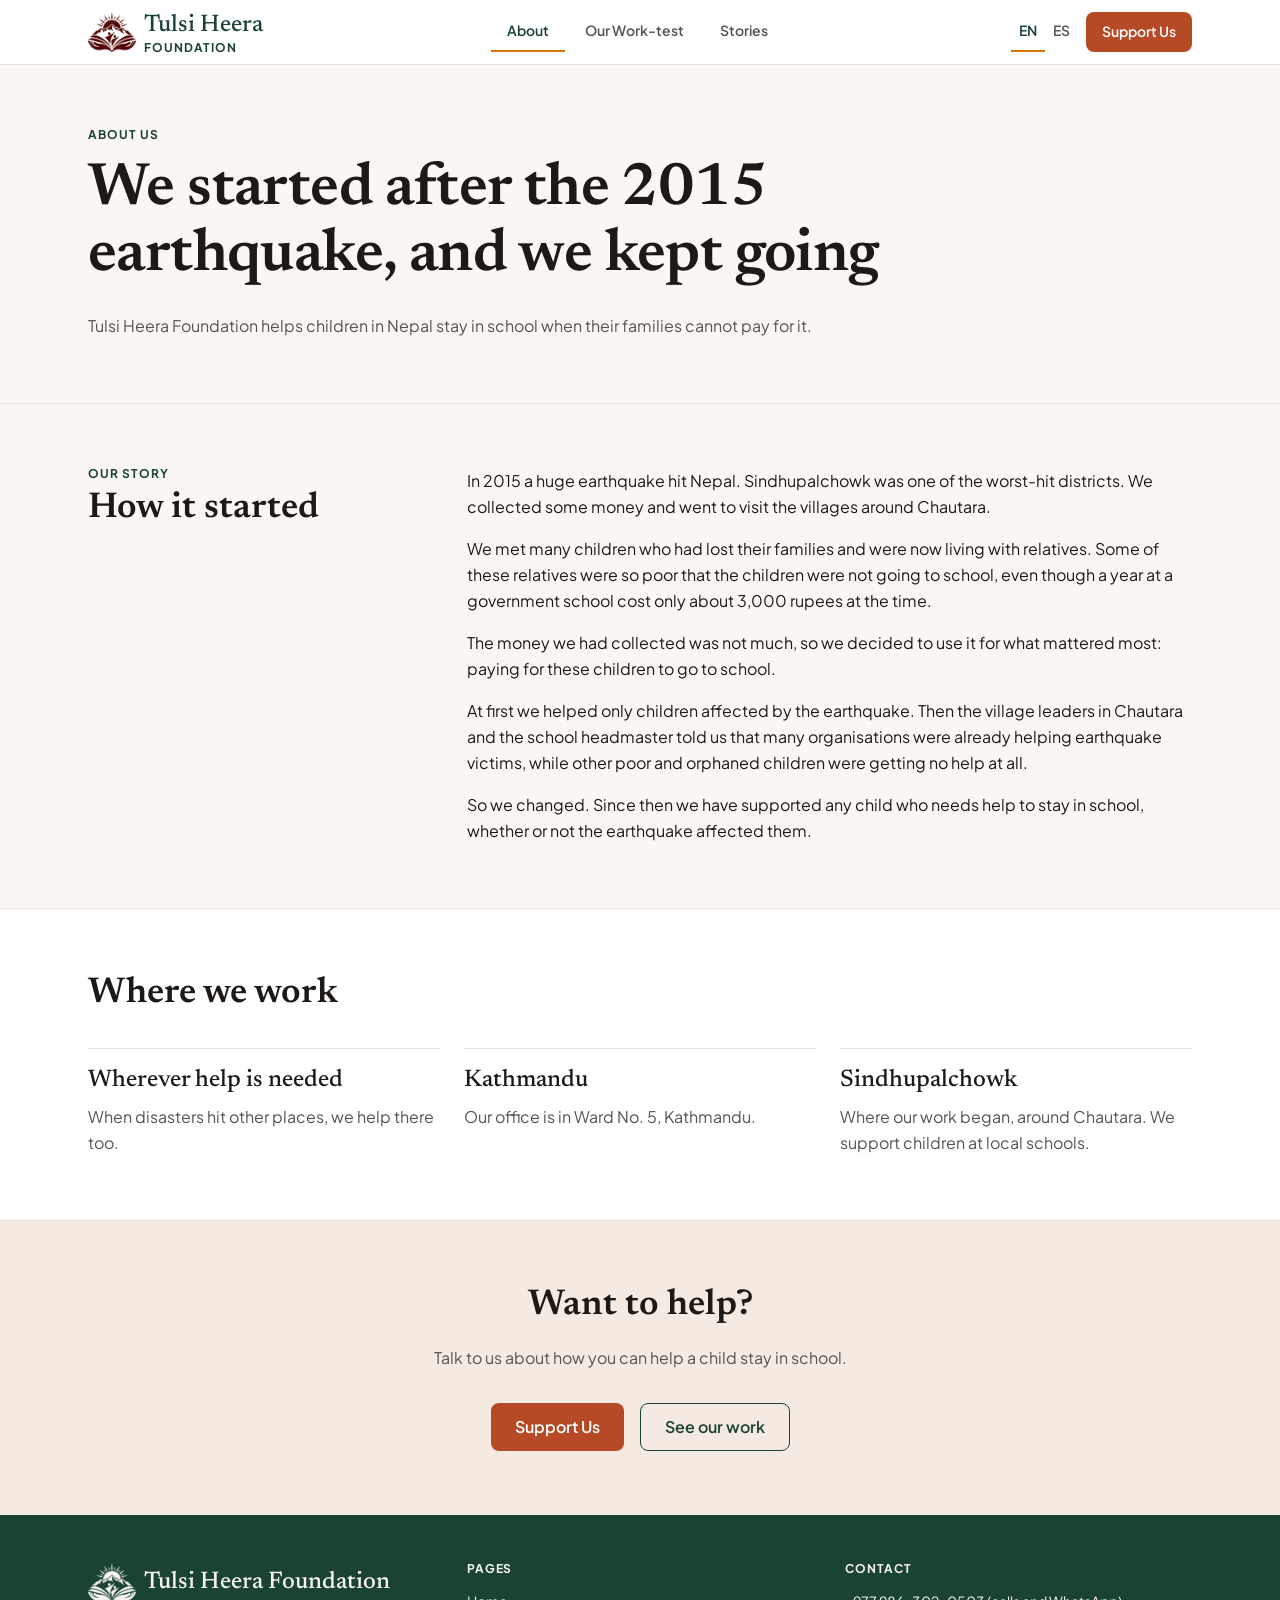
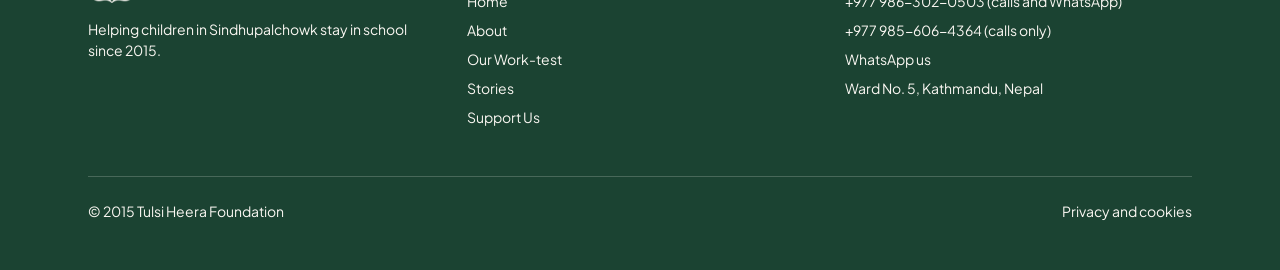
==== about/index.html @ 6439db3e "PIPELINE - deploying build static web site" ====
<!DOCTYPE html><html  lang="en-US"><head><meta charset="utf-8"><meta name="viewport" content="width=device-width, initial-scale=1"><title>About · Tulsi Heera Foundation</title><link rel="stylesheet" href="/_nuxt/entry.vpAJERbC.css" crossorigin><link rel="preload" as="fetch" crossorigin="anonymous" href="/about/_payload.json?053481af-0fac-4be2-a866-f4e759cef2db"><link rel="modulepreload" as="script" crossorigin href="/_nuxt/_tep0EXn.js"><link rel="modulepreload" as="script" crossorigin href="/_nuxt/sDF60CU7.js"><link rel="modulepreload" as="script" crossorigin href="/_nuxt/DlDV63W8.js"><link rel="modulepreload" as="script" crossorigin href="/_nuxt/D-j-aqwn.js"><link rel="modulepreload" as="script" crossorigin href="/_nuxt/BsBcExh1.js"><link rel="modulepreload" as="script" crossorigin href="/_nuxt/LQ_xdUZp.js"><link rel="modulepreload" as="script" crossorigin href="/_nuxt/BOg1gVNI.js"><script type="module" src="/_nuxt/_tep0EXn.js" crossorigin></script><meta name="theme-color" content="#1b4332"><link rel="icon" type="image/png" href="/favicon.png"><link rel="apple-touch-icon" href="/apple-touch-icon.png"><link id="i18n-xd" rel="alternate" href="https://tulsiheerafoundation.com/about" hreflang="x-default"><link id="i18n-alt-en" rel="alternate" href="https://tulsiheerafoundation.com/about" hreflang="en"><link id="i18n-alt-en-US" rel="alternate" href="https://tulsiheerafoundation.com/about" hreflang="en-US"><link id="i18n-alt-es" rel="alternate" href="https://tulsiheerafoundation.com/es/about" hreflang="es"><link id="i18n-alt-es-ES" rel="alternate" href="https://tulsiheerafoundation.com/es/about" hreflang="es-ES"><link id="i18n-can" rel="canonical" href="https://tulsiheerafoundation.com/about"><meta id="i18n-og-url" property="og:url" content="https://tulsiheerafoundation.com/about"><meta id="i18n-og" property="og:locale" content="en_US"><meta id="i18n-og-alt-es-ES" property="og:locale:alternate" content="es_ES"><meta name="description" content="How the Tulsi Heera Foundation started after the 2015 Nepal earthquake, and why we now help any child who needs support to stay in school."><meta property="og:title" content="About · Tulsi Heera Foundation"><meta property="og:description" content="How the Tulsi Heera Foundation started after the 2015 Nepal earthquake, and why we now help any child who needs support to stay in school."><meta property="og:type" content="website"><meta property="og:site_name" content="Tulsi Heera Foundation"><meta property="og:image" content="https://tulsiheerafoundation.com/og-image.jpg"><meta property="og:image:width" content="1200"><meta property="og:image:height" content="630"><meta property="og:image:alt" content="Tulsi Heera Foundation logo"><meta name="twitter:card" content="summary_large_image"></head><body><div id="__nuxt"><!--[--><div></div><div class="flex min-h-dvh flex-col"><a href="#main" class="sr-only focus:not-sr-only focus:fixed focus:left-4 focus:top-4 focus:z-50 focus:rounded-lg focus:bg-surface-card focus:px-4 focus:py-2 focus:text-sm focus:font-semibold focus:text-brand-pine">Skip to main content</a><header class="sticky top-0 z-40 border-b bg-surface-card"><div class="mx-auto flex h-16 max-w-6xl items-center justify-between gap-2 px-4 sm:px-6"><a href="/" class="flex min-w-0 items-center gap-2 rounded-lg" aria-label="Tulsi Heera Foundation, home page"><img src="/logo-emblem.png" alt width="48" height="40" class="h-10 w-12 shrink-0"><span class="flex flex-col"><span class="type-subheading text-brand-pine">Tulsi Heera</span><span class="type-label text-brand-pine">Foundation</span></span></a><nav aria-label="Main" class="hidden items-center gap-1 md:flex"><!--[--><a aria-current="page" href="/about" class="!border-brand-saffron !text-brand-pine router-link-exact-active flex h-10 items-center border-b-2 border-transparent px-3 text-sm font-semibold text-content-secondary transition-colors hover:text-brand-pine lg:px-4">About</a><a href="/our-work" class="flex h-10 items-center border-b-2 border-transparent px-3 text-sm font-semibold text-content-secondary transition-colors hover:text-brand-pine lg:px-4">Our Work-test</a><a href="/stories" class="flex h-10 items-center border-b-2 border-transparent px-3 text-sm font-semibold text-content-secondary transition-colors hover:text-brand-pine lg:px-4">Stories</a><!--]--></nav><div class="flex shrink-0 items-center gap-2"><ul aria-label="Language" class="hidden items-center md:flex"><!--[--><li><a aria-current="true" href="/about" class="router-link-active router-link-exact-active flex h-10 items-center border-b-2 px-2 text-sm font-semibold transition-colors border-brand-saffron text-brand-pine" hreflang="en"><span class="sr-only" lang="en">English</span><span aria-hidden="true">EN</span></a></li><li><a href="/es/about" class="flex h-10 items-center border-b-2 px-2 text-sm font-semibold transition-colors border-transparent text-content-secondary hover:text-brand-pine" hreflang="es"><span class="sr-only" lang="es">Español</span><span aria-hidden="true">ES</span></a></li><!--]--></ul><a href="/support-us" class="inline-flex shrink-0 items-center justify-center gap-2 whitespace-nowrap rounded-lg font-semibold transition-colors h-10 px-4 text-sm bg-brand-give text-white hover:bg-brand-give-hover"><!--[-->Support Us<!--]--></a><button type="button" class="flex h-10 w-10 items-center justify-center rounded-lg text-brand-pine transition-colors hover:bg-brand-pine-subtle md:hidden" aria-label="Open menu" aria-expanded="false" aria-controls="mobile-menu"><svg xmlns="http://www.w3.org/2000/svg" width="24" height="24" viewBox="0 0 24 24" fill="none" stroke="currentColor" stroke-width="2" stroke-linecap="round" stroke-linejoin="round" aria-hidden="true" class="lucide lucide-menu-icon lucide-menu"><path d="M4 5h16"></path><path d="M4 12h16"></path><path d="M4 19h16"></path></svg></button></div></div><nav id="mobile-menu" aria-label="Main" class="border-t md:hidden" style="display:none;"><ul class="mx-auto flex max-w-6xl flex-col px-4 py-2 sm:px-6"><!--[--><li><a aria-current="page" href="/about" class="!border-brand-saffron bg-brand-pine-subtle !text-brand-pine router-link-exact-active flex h-12 items-center rounded-lg border-l-2 border-transparent px-2 text-base font-semibold text-content-primary transition-colors hover:bg-brand-pine-subtle">About</a></li><li><a href="/our-work" class="flex h-12 items-center rounded-lg border-l-2 border-transparent px-2 text-base font-semibold text-content-primary transition-colors hover:bg-brand-pine-subtle">Our Work-test</a></li><li><a href="/stories" class="flex h-12 items-center rounded-lg border-l-2 border-transparent px-2 text-base font-semibold text-content-primary transition-colors hover:bg-brand-pine-subtle">Stories</a></li><!--]--></ul><div class="mx-auto flex max-w-6xl items-center gap-2 border-t px-4 py-2 sm:px-6"><p id="mobile-language-label" class="type-label px-2 text-content-muted">Language</p><ul aria-labelledby="mobile-language-label" class="flex gap-1"><!--[--><li><a aria-current="true" href="/about" class="router-link-active router-link-exact-active flex h-12 items-center rounded-lg px-3 text-base font-semibold transition-colors hover:bg-brand-pine-subtle bg-brand-pine-subtle text-brand-pine" lang="en" hreflang="en">English</a></li><li><a href="/es/about" class="flex h-12 items-center rounded-lg px-3 text-base font-semibold transition-colors hover:bg-brand-pine-subtle text-content-primary" lang="es" hreflang="es">Español</a></li><!--]--></ul></div></nav></header><main id="main" tabindex="-1" class="flex-1 focus:outline-none"><!--[--><div><section class="border-b py-12 lg:py-16"><div class="mx-auto max-w-6xl px-4 sm:px-6"><p class="type-label text-brand-pine">About us</p><h1 class="type-display mt-4 max-w-4xl">We started after the 2015 earthquake, and we kept going</h1><p class="type-body mt-6 max-w-prose text-content-secondary">Tulsi Heera Foundation helps children in Nepal stay in school when their families cannot pay for it.</p></div></section><section class="py-12 lg:py-16"><div class="mx-auto grid max-w-6xl gap-8 px-4 sm:px-6 lg:grid-cols-3"><div class=""><p class="type-label text-brand-pine">Our story</p><h2 class="type-heading mt-2">How it started</h2><!----></div><div class="flex max-w-prose flex-col gap-4 lg:col-span-2"><!--[--><p class="type-body">In 2015 a huge earthquake hit Nepal. Sindhupalchowk was one of the worst-hit districts. We collected some money and went to visit the villages around Chautara.</p><p class="type-body">We met many children who had lost their families and were now living with relatives. Some of these relatives were so poor that the children were not going to school, even though a year at a government school cost only about 3,000 rupees at the time.</p><p class="type-body">The money we had collected was not much, so we decided to use it for what mattered most: paying for these children to go to school.</p><p class="type-body">At first we helped only children affected by the earthquake. Then the village leaders in Chautara and the school headmaster told us that many organisations were already helping earthquake victims, while other poor and orphaned children were getting no help at all.</p><p class="type-body">So we changed. Since then we have supported any child who needs help to stay in school, whether or not the earthquake affected them.</p><!--]--></div></div></section><section class="border-y bg-surface-card py-12 lg:py-16"><div class="mx-auto max-w-6xl px-4 sm:px-6"><div class=""><!----><h2 class="type-heading">Where we work</h2><!----></div><ul class="mt-8 grid gap-6 sm:grid-cols-3"><!--[--><li class="border-t pt-4"><h3 class="type-subheading">Wherever help is needed</h3><p class="type-body mt-2 text-content-secondary">When disasters hit other places, we help there too.</p></li><li class="border-t pt-4"><h3 class="type-subheading">Kathmandu</h3><p class="type-body mt-2 text-content-secondary">Our office is in Ward No. 5, Kathmandu.</p></li><li class="border-t pt-4"><h3 class="type-subheading">Sindhupalchowk</h3><p class="type-body mt-2 text-content-secondary">Where our work began, around Chautara. We support children at local schools.</p></li><!--]--></ul></div></section><section class="bg-brand-give-subtle py-12 lg:py-16"><div class="mx-auto max-w-6xl px-4 sm:px-6"><div class="mx-auto max-w-2xl text-center"><!----><h2 class="type-heading">Want to help?</h2><p class="type-body mt-4 max-w-prose text-content-secondary mx-auto">Talk to us about how you can help a child stay in school.</p></div><div class="mt-8"><!--[--><div class="flex flex-col gap-4 sm:flex-row sm:justify-center"><a href="/support-us" class="inline-flex shrink-0 items-center justify-center gap-2 whitespace-nowrap rounded-lg font-semibold transition-colors h-12 px-6 text-base bg-brand-give text-white hover:bg-brand-give-hover"><!--[-->Support Us<!--]--></a><a href="/our-work" class="inline-flex shrink-0 items-center justify-center gap-2 whitespace-nowrap rounded-lg font-semibold transition-colors h-12 px-6 text-base border border-brand-pine text-brand-pine hover:bg-brand-pine-subtle"><!--[-->See our work<!--]--></a></div><!--]--></div></div></section></div><!--]--></main><footer class="bg-brand-pine py-12 text-content-inverse"><div class="mx-auto grid max-w-6xl gap-8 px-4 sm:px-6 md:grid-cols-3"><div><div class="flex items-center gap-2"><img src="/logo-emblem-inverse.png" alt="" width="48" height="40" class="h-10 w-12"><p class="type-subheading">Tulsi Heera Foundation</p></div><p class="type-small mt-4 max-w-xs">Helping children in Sindhupalchowk stay in school since 2015.</p></div><nav aria-label="Pages"><h2 class="type-label">Pages</h2><ul class="type-small mt-4 flex flex-col gap-2"><!--[--><li><a href="/" class="rounded-lg underline-offset-4 hover:underline focus-visible:outline-brand-saffron">Home</a></li><li><a aria-current="page" href="/about" class="router-link-active router-link-exact-active rounded-lg underline-offset-4 hover:underline focus-visible:outline-brand-saffron">About</a></li><li><a href="/our-work" class="rounded-lg underline-offset-4 hover:underline focus-visible:outline-brand-saffron">Our Work-test</a></li><li><a href="/stories" class="rounded-lg underline-offset-4 hover:underline focus-visible:outline-brand-saffron">Stories</a></li><li><a href="/support-us" class="rounded-lg underline-offset-4 hover:underline focus-visible:outline-brand-saffron">Support Us</a></li><!--]--></ul></nav><div><h2 class="type-label">Contact</h2><ul class="type-small mt-4 flex flex-col gap-2"><li><a href="tel:+9779863020503" class="rounded-lg underline-offset-4 hover:underline focus-visible:outline-brand-saffron">+977 986-302-0503</a> (calls and WhatsApp) </li><li><a href="tel:+9779856064364" class="rounded-lg underline-offset-4 hover:underline focus-visible:outline-brand-saffron">+977 985-606-4364</a> (calls only) </li><li><a href="https://wa.me/9779863020503?text=Hello%2C%20I%20would%20like%20to%20support%20the%20Tulsi%20Heera%20Foundation." target="_blank" rel="noopener" class="rounded-lg underline-offset-4 hover:underline focus-visible:outline-brand-saffron">WhatsApp us</a></li><li>Ward No. 5, Kathmandu, Nepal</li></ul></div></div><div class="mx-auto mt-12 max-w-6xl px-4 sm:px-6"><div class="type-small flex flex-col items-start gap-2 border-t border-content-inverse/20 pt-6 sm:flex-row sm:justify-between"><p>© 2015 Tulsi Heera Foundation</p><a href="/privacy" class="rounded-lg underline-offset-4 hover:underline focus-visible:outline-brand-saffron">Privacy and cookies</a></div></div></footer></div><!--]--></div><div id="teleports"></div><script>window.__NUXT__={};window.__NUXT__.config={public:{siteUrl:"https://tulsiheerafoundation.com",i18n:{baseUrl:"https://tulsiheerafoundation.com",defaultLocale:"en",rootRedirect:"",redirectStatusCode:302,skipSettingLocaleOnNavigate:false,locales:[{code:"en",language:"en-US",name:"English"},{code:"es",language:"es-ES",name:"Español"}],detectBrowserLanguage:false,experimental:{localeDetector:"",typedPages:true,typedOptionsAndMessages:false,alternateLinkCanonicalQueries:true,devCache:false,cacheLifetime:"",stripMessagesPayload:false,preload:false,strictSeo:false,nitroContextDetection:true,httpCacheDuration:10},domainLocales:{en:{domain:""},es:{domain:""}}}},app:{baseURL:"/",buildId:"053481af-0fac-4be2-a866-f4e759cef2db",buildAssetsDir:"/_nuxt/",cdnURL:""}}</script><script type="application/json" data-nuxt-data="nuxt-app" data-ssr="true" id="__NUXT_DATA__" data-src="/about/_payload.json?053481af-0fac-4be2-a866-f4e759cef2db">[{"state":1,"once":10,"_errors":11,"serverRendered":6,"path":13,"prerenderedAt":14},["Reactive",2],{"$si18n:cached-locale-configs":3,"$si18n:resolved-locale":9},{"en":4,"es":7},{"fallbacks":5,"cacheable":6},[],true,{"fallbacks":8,"cacheable":6},[],"",["Set"],["ShallowReactive",12],{},"\u002Fabout",1794672144395]</script></body></html>
---- _nuxt/entry.vpAJERbC.css ----
@layer properties{@supports ((-webkit-hyphens:none) and (not (margin-trim:inline))) or ((-moz-orient:inline) and (not (color:rgb(from red r g b)))){*,::backdrop,:after,:before{--tw-border-style:solid;--tw-font-weight:initial;--tw-outline-style:solid}}}@layer theme{:host,:root{--spacing:.25rem;--container-xs:20rem;--container-md:28rem;--container-2xl:42rem;--container-4xl:56rem;--container-6xl:72rem;--text-sm:.875rem;--text-sm--line-height:1.42857;--text-base:1rem;--text-base--line-height:1.5;--font-weight-semibold:600;--radius-lg:.5rem;--radius-xl:.75rem;--aspect-video:16/9;--default-transition-duration:.15s;--default-transition-timing-function:cubic-bezier(.4,0,.2,1)}}@layer base{*,::backdrop,:after,:before{border:0 solid;box-sizing:border-box;margin:0;padding:0}::file-selector-button{border:0 solid;box-sizing:border-box;margin:0;padding:0}:host,html{-webkit-text-size-adjust:100%;font-family:var(--default-font-family,-apple-system,BlinkMacSystemFont,"Segoe UI",Roboto,"Helvetica Neue","Noto Sans",Arial,sans-serif,"Apple Color Emoji","Segoe UI Emoji","Segoe UI Symbol","Noto Color Emoji");font-feature-settings:var(--default-font-feature-settings,normal);font-variation-settings:var(--default-font-variation-settings,normal);line-height:1.5;-moz-tab-size:4;-o-tab-size:4;tab-size:4;-webkit-tap-highlight-color:transparent}hr{border-top-width:1px;color:inherit;height:0}abbr:where([title]){-webkit-text-decoration:underline dotted;text-decoration:underline dotted}h1,h2,h3,h4,h5,h6{font-size:inherit;font-weight:inherit}a{color:inherit;-webkit-text-decoration:inherit;text-decoration:inherit}b,strong{font-weight:bolder}code,kbd,pre,samp{font-family:var(--default-mono-font-family,ui-monospace,SFMono-Regular,Menlo,Monaco,Consolas,"Liberation Mono","Courier New",monospace);font-feature-settings:var(--default-mono-font-feature-settings,normal);font-size:1em;font-variation-settings:var(--default-mono-font-variation-settings,normal)}small{font-size:80%}sub,sup{font-size:75%;line-height:0;position:relative;vertical-align:baseline}sub{bottom:-.25em}sup{top:-.5em}table{border-collapse:collapse;border-color:inherit;text-indent:0}:-moz-focusring:where(:not(iframe)){outline:auto}progress{vertical-align:baseline}summary{display:list-item}menu,ol,ul{list-style:none}audio,canvas,embed,iframe,img,object,svg,video{display:block;vertical-align:middle}img,video{height:auto;max-width:100%}button,input,optgroup,select,textarea{background-color:#0000;border-radius:0;color:inherit;font:inherit;font-feature-settings:inherit;font-variation-settings:inherit;letter-spacing:inherit;opacity:1}::file-selector-button{background-color:#0000;border-radius:0;color:inherit;font:inherit;font-feature-settings:inherit;font-variation-settings:inherit;letter-spacing:inherit;opacity:1}:where(select:is([multiple],[size])) optgroup{font-weight:bolder}:where(select:is([multiple],[size])) optgroup option{padding-inline-start:20px}::file-selector-button{margin-inline-end:4px}::-moz-placeholder{opacity:1}::placeholder{opacity:1}@supports (not (-webkit-appearance:-apple-pay-button)) or (contain-intrinsic-size:1px){::-moz-placeholder{color:currentColor}::placeholder{color:currentColor}@supports (color:color-mix(in lab,red,red)){::-moz-placeholder{color:color-mix(in oklab,currentcolor 50%,transparent)}::placeholder{color:color-mix(in oklab,currentcolor 50%,transparent)}}}textarea{resize:vertical}::-webkit-search-decoration{-webkit-appearance:none}::-webkit-date-and-time-value{min-height:1lh;text-align:inherit}::-webkit-datetime-edit{display:inline-flex}::-webkit-datetime-edit-fields-wrapper{padding:0}::-webkit-datetime-edit,::-webkit-datetime-edit-year-field{padding-block:0}::-webkit-datetime-edit-day-field,::-webkit-datetime-edit-month-field{padding-block:0}::-webkit-datetime-edit-hour-field,::-webkit-datetime-edit-minute-field{padding-block:0}::-webkit-datetime-edit-millisecond-field,::-webkit-datetime-edit-second-field{padding-block:0}::-webkit-datetime-edit-meridiem-field{padding-block:0}::-webkit-calendar-picker-indicator{line-height:1}:-moz-ui-invalid{box-shadow:none}button,input:where([type=button],[type=reset],[type=submit]){-webkit-appearance:button;-moz-appearance:button;appearance:button}::file-selector-button{-webkit-appearance:button;-moz-appearance:button;appearance:button}::-webkit-inner-spin-button,::-webkit-outer-spin-button{height:auto}[hidden]:where(:not([hidden=until-found])){display:none!important}*,:after,:before{border-color:var(--border)}html{background-color:var(--cream);color:var(--ink);font-family:var(--body-family);-webkit-font-smoothing:antialiased}body{font-size:1rem;line-height:1.625;min-height:100dvh}h1,h2,h3,h4{font-family:var(--heading-family);text-wrap:balance}:focus-visible{outline:2px solid var(--pine);outline-offset:2px}::-moz-selection{background-color:#b74a2614}::selection{background-color:#b74a2614}@media(prefers-reduced-motion:reduce){*,:after,:before{animation-duration:.01ms!important;scroll-behavior:auto!important;transition-duration:.01ms!important}}}@layer components;@layer utilities{.sr-only{border-width:0;clip-path:inset(50%);height:1px;margin:-1px;overflow:hidden;padding:0;white-space:nowrap;width:1px}.absolute,.sr-only{position:absolute}.sticky{position:sticky}.top-0{top:0}.z-40{z-index:40}.mx-auto{margin-inline:auto}.mt-1{margin-top:var(--spacing)}.mt-2{margin-top:calc(var(--spacing)*2)}.mt-4{margin-top:calc(var(--spacing)*4)}.mt-6{margin-top:calc(var(--spacing)*6)}.mt-8{margin-top:calc(var(--spacing)*8)}.mt-12{margin-top:calc(var(--spacing)*12)}.flex{display:flex}.grid{display:grid}.hidden{display:none}.inline-block{display:inline-block}.inline-flex{display:inline-flex}.aspect-4\/3{aspect-ratio:4/3}.aspect-video{aspect-ratio:var(--aspect-video)}.h-10{height:calc(var(--spacing)*10)}.h-12{height:calc(var(--spacing)*12)}.h-16{height:calc(var(--spacing)*16)}.h-24{height:calc(var(--spacing)*24)}.min-h-dvh{min-height:100dvh}.w-10{width:calc(var(--spacing)*10)}.w-12{width:calc(var(--spacing)*12)}.w-24{width:calc(var(--spacing)*24)}.w-full{width:100%}.max-w-2xl{max-width:var(--container-2xl)}.max-w-4xl{max-width:var(--container-4xl)}.max-w-6xl{max-width:var(--container-6xl)}.max-w-md{max-width:var(--container-md)}.max-w-prose{max-width:65ch}.max-w-xs{max-width:var(--container-xs)}.min-w-0{min-width:0}.flex-1{flex:1}.shrink-0{flex-shrink:0}.scroll-mt-16{scroll-margin-top:calc(var(--spacing)*16)}.flex-col{flex-direction:column}.items-center{align-items:center}.items-start{align-items:flex-start}.justify-between{justify-content:space-between}.justify-center{justify-content:center}.gap-1{gap:var(--spacing)}.gap-2{gap:calc(var(--spacing)*2)}.gap-4{gap:calc(var(--spacing)*4)}.gap-6{gap:calc(var(--spacing)*6)}.gap-8{gap:calc(var(--spacing)*8)}.gap-12{gap:calc(var(--spacing)*12)}.gap-x-6{-moz-column-gap:calc(var(--spacing)*6);column-gap:calc(var(--spacing)*6)}.self-start{align-self:flex-start}.overflow-hidden{overflow:hidden}.rounded-lg{border-radius:var(--radius-lg)}.rounded-xl{border-radius:var(--radius-xl)}.border{border-style:var(--tw-border-style);border-width:1px}.border-y{border-block-style:var(--tw-border-style);border-block-width:1px}.border-t{border-top-style:var(--tw-border-style);border-top-width:1px}.border-b{border-bottom-style:var(--tw-border-style);border-bottom-width:1px}.border-b-2{border-bottom-style:var(--tw-border-style);border-bottom-width:2px}.border-l-2{border-left-style:var(--tw-border-style);border-left-width:2px}.border-l-4{border-left-style:var(--tw-border-style);border-left-width:4px}.\!border-brand-saffron{border-color:var(--saffron)!important}.border-brand-pine{border-color:var(--pine)}.border-brand-saffron{border-color:var(--saffron)}.border-content-inverse\/20{border-color:var(--cream)}@supports (color:color-mix(in lab,red,red)){.border-content-inverse\/20{border-color:color-mix(in oklab,var(--cream) 20%,transparent)}}.border-transparent{border-color:#0000}.bg-brand-give{background-color:var(--terracotta)}.bg-brand-give-subtle{background-color:#b74a2614}.bg-brand-pine{background-color:var(--pine)}.bg-brand-pine-subtle{background-color:#1b43320f}.bg-surface-card{background-color:var(--white)}.bg-surface-page{background-color:var(--cream)}.object-cover{-o-object-fit:cover;object-fit:cover}.object-center{-o-object-position:center;object-position:center}.p-6{padding:calc(var(--spacing)*6)}.px-2{padding-inline:calc(var(--spacing)*2)}.px-3{padding-inline:calc(var(--spacing)*3)}.px-4{padding-inline:calc(var(--spacing)*4)}.px-6{padding-inline:calc(var(--spacing)*6)}.py-2{padding-block:calc(var(--spacing)*2)}.py-4{padding-block:calc(var(--spacing)*4)}.py-12{padding-block:calc(var(--spacing)*12)}.pt-4{padding-top:calc(var(--spacing)*4)}.pt-6{padding-top:calc(var(--spacing)*6)}.pl-4{padding-left:calc(var(--spacing)*4)}.pl-6{padding-left:calc(var(--spacing)*6)}.text-center{text-align:center}.type-display{font-family:var(--heading-family);font-size:2.25rem;font-weight:600;letter-spacing:-.01em;line-height:1.1;text-wrap:balance}@media(min-width:48rem){.type-display{font-size:3rem}}@media(min-width:64rem){.type-display{font-size:3.75rem}}.type-label{font-family:var(--body-family);font-size:.75rem;font-weight:700;letter-spacing:.08em;line-height:1;text-transform:uppercase}.type-heading{font-family:var(--heading-family);font-size:1.875rem;font-weight:600;line-height:1.2;text-wrap:balance}@media(min-width:64rem){.type-heading{font-size:2.25rem}}.type-subheading{font-family:var(--heading-family);font-size:1.25rem;font-weight:500;line-height:1.3}@media(min-width:64rem){.type-subheading{font-size:1.5rem}}.type-body{font-size:1rem;line-height:1.625}.type-body,.type-small{font-family:var(--body-family);font-weight:400}.type-small{font-size:.875rem;line-height:1.5}.text-base{font-size:var(--text-base);line-height:var(--tw-leading,var(--text-base--line-height))}.text-sm{font-size:var(--text-sm);line-height:var(--tw-leading,var(--text-sm--line-height))}.font-semibold{--tw-font-weight:var(--font-weight-semibold);font-weight:var(--font-weight-semibold)}.whitespace-nowrap{white-space:nowrap}.\!text-brand-pine{color:var(--pine)!important}.text-brand-pine{color:var(--pine)}.text-brand-saffron{color:var(--saffron)}.text-content-inverse{color:var(--cream)}.text-content-muted{color:var(--ink-muted)}.text-content-primary{color:var(--ink)}.text-content-secondary{color:var(--ink-secondary)}.text-white{color:var(--white)}.underline{text-decoration-line:underline}.underline-offset-4{text-underline-offset:4px}.outline{outline-style:var(--tw-outline-style);outline-width:1px}.transition-colors{transition-duration:var(--tw-duration,var(--default-transition-duration));transition-property:color,background-color,border-color,outline-color,text-decoration-color,fill,stroke,--tw-gradient-from,--tw-gradient-via,--tw-gradient-to;transition-timing-function:var(--tw-ease,var(--default-transition-timing-function))}@media(hover:hover){.hover\:border-brand-pine:hover{border-color:var(--pine)}.hover\:bg-brand-give-hover:hover{background-color:var(--terracotta-dim)}.hover\:bg-brand-pine-subtle:hover{background-color:#1b43320f}.hover\:text-brand-pine:hover{color:var(--pine)}.hover\:text-brand-pine-hover:hover{color:var(--pine-dim)}.hover\:underline:hover{text-decoration-line:underline}}.focus\:not-sr-only:focus{clip-path:none;height:auto;margin:0;overflow:visible;padding:0;position:static;white-space:normal;width:auto}.focus\:fixed:focus{position:fixed}.focus\:top-4:focus{top:calc(var(--spacing)*4)}.focus\:left-4:focus{left:calc(var(--spacing)*4)}.focus\:z-50:focus{z-index:50}.focus\:rounded-lg:focus{border-radius:var(--radius-lg)}.focus\:bg-surface-card:focus{background-color:var(--white)}.focus\:px-4:focus{padding-inline:calc(var(--spacing)*4)}.focus\:py-2:focus{padding-block:calc(var(--spacing)*2)}.focus\:text-sm:focus{font-size:var(--text-sm);line-height:var(--tw-leading,var(--text-sm--line-height))}.focus\:font-semibold:focus{--tw-font-weight:var(--font-weight-semibold);font-weight:var(--font-weight-semibold)}.focus\:text-brand-pine:focus{color:var(--pine)}.focus\:outline-none:focus{--tw-outline-style:none;outline-style:none}.focus-visible\:outline-brand-saffron:focus-visible{outline-color:var(--saffron)}@media(min-width:40rem){.sm\:h-32{height:calc(var(--spacing)*32)}.sm\:w-32{width:calc(var(--spacing)*32)}.sm\:grid-cols-2{grid-template-columns:repeat(2,minmax(0,1fr))}.sm\:grid-cols-3{grid-template-columns:repeat(3,minmax(0,1fr))}.sm\:flex-row{flex-direction:row}.sm\:justify-between{justify-content:space-between}.sm\:justify-center{justify-content:center}.sm\:px-6{padding-inline:calc(var(--spacing)*6)}}@media(min-width:48rem){.md\:flex{display:flex}.md\:hidden{display:none}.md\:grid-cols-2{grid-template-columns:repeat(2,minmax(0,1fr))}.md\:grid-cols-3{grid-template-columns:repeat(3,minmax(0,1fr))}.md\:flex-row{flex-direction:row}.md\:items-end{align-items:flex-end}.md\:justify-between{justify-content:space-between}.md\:self-auto{align-self:auto}}@media(min-width:64rem){.lg\:col-span-2{grid-column:span 2/span 2}.lg\:block{display:block}.lg\:grid-cols-2{grid-template-columns:repeat(2,minmax(0,1fr))}.lg\:grid-cols-3{grid-template-columns:repeat(3,minmax(0,1fr))}.lg\:gap-8{gap:calc(var(--spacing)*8)}.lg\:p-8{padding:calc(var(--spacing)*8)}.lg\:px-4{padding-inline:calc(var(--spacing)*4)}.lg\:py-16{padding-block:calc(var(--spacing)*16)}}}:root{--terracotta:#b74a26;--terracotta-dim:#9a3d1f;--pine:#1b4332;--pine-dim:#143326;--saffron:#d97706;--cream:#faf7f2;--white:#fff;--border:#e7e1d8;--ink:#1c1917;--ink-secondary:#57534e;--ink-muted:#6f6862;--heading-family:"Newsreader",Georgia,"Times New Roman",serif;--body-family:"Plus Jakarta Sans",system-ui,-apple-system,"Segoe UI",Roboto,sans-serif}@property --tw-border-style{syntax:"*";inherits:false;initial-value:solid}@property --tw-font-weight{syntax:"*";inherits:false}@property --tw-outline-style{syntax:"*";inherits:false;initial-value:solid}@font-face{font-display:swap;font-family:Newsreader;font-style:normal;font-weight:500;src:url(./Newsreader-normal-500-vietnamese.Czsa-EzN.woff2) format("woff2");unicode-range:u+0102-0103,u+0110-0111,u+0128-0129,u+0168-0169,u+01a0-01a1,u+01af-01b0,u+0300-0301,u+0303-0304,u+0308-0309,u+0323,u+0329,u+1ea0-1ef9,u+20ab}@font-face{font-display:swap;font-family:Newsreader;font-style:normal;font-weight:500;src:url(./Newsreader-normal-500-latin-ext.C-3rgBeH.woff2) format("woff2");unicode-range:u+0100-02ba,u+02bd-02c5,u+02c7-02cc,u+02ce-02d7,u+02dd-02ff,u+0304,u+0308,u+0329,u+1d00-1dbf,u+1e00-1e9f,u+1ef2-1eff,u+2020,u+20a0-20ab,u+20ad-20c4,u+2113,u+2c60-2c7f,u+a720-a7ff}@font-face{font-display:swap;font-family:Newsreader;font-style:normal;font-weight:500;src:url(./Newsreader-normal-500-latin.CCVVNp6i.woff2) format("woff2");unicode-range:u+00??,u+0131,u+0152-0153,u+02bb-02bc,u+02c6,u+02da,u+02dc,u+0304,u+0308,u+0329,u+2000-206f,u+20ac,u+2122,u+2191,u+2193,u+2212,u+2215,u+feff,u+fffd}@font-face{font-display:swap;font-family:Newsreader;font-style:normal;font-weight:600;src:url(./Newsreader-normal-500-vietnamese.Czsa-EzN.woff2) format("woff2");unicode-range:u+0102-0103,u+0110-0111,u+0128-0129,u+0168-0169,u+01a0-01a1,u+01af-01b0,u+0300-0301,u+0303-0304,u+0308-0309,u+0323,u+0329,u+1ea0-1ef9,u+20ab}@font-face{font-display:swap;font-family:Newsreader;font-style:normal;font-weight:600;src:url(./Newsreader-normal-500-latin-ext.C-3rgBeH.woff2) format("woff2");unicode-range:u+0100-02ba,u+02bd-02c5,u+02c7-02cc,u+02ce-02d7,u+02dd-02ff,u+0304,u+0308,u+0329,u+1d00-1dbf,u+1e00-1e9f,u+1ef2-1eff,u+2020,u+20a0-20ab,u+20ad-20c4,u+2113,u+2c60-2c7f,u+a720-a7ff}@font-face{font-display:swap;font-family:Newsreader;font-style:normal;font-weight:600;src:url(./Newsreader-normal-500-latin.CCVVNp6i.woff2) format("woff2");unicode-range:u+00??,u+0131,u+0152-0153,u+02bb-02bc,u+02c6,u+02da,u+02dc,u+0304,u+0308,u+0329,u+2000-206f,u+20ac,u+2122,u+2191,u+2193,u+2212,u+2215,u+feff,u+fffd}@font-face{font-display:swap;font-family:Plus Jakarta Sans;font-style:normal;font-weight:400;src:url([data-uri]) format("woff2");unicode-range:u+0460-052f,u+1c80-1c8a,u+20b4,u+2de0-2dff,u+a640-a69f,u+fe2e-fe2f}@font-face{font-display:swap;font-family:Plus Jakarta Sans;font-style:normal;font-weight:400;src:url(./Plus_Jakarta_Sans-normal-400-vietnamese.qRpaaN48.woff2) format("woff2");unicode-range:u+0102-0103,u+0110-0111,u+0128-0129,u+0168-0169,u+01a0-01a1,u+01af-01b0,u+0300-0301,u+0303-0304,u+0308-0309,u+0323,u+0329,u+1ea0-1ef9,u+20ab}@font-face{font-display:swap;font-family:Plus Jakarta Sans;font-style:normal;font-weight:400;src:url(./Plus_Jakarta_Sans-normal-400-latin-ext.DmpS2jIq.woff2) format("woff2");unicode-range:u+0100-02ba,u+02bd-02c5,u+02c7-02cc,u+02ce-02d7,u+02dd-02ff,u+0304,u+0308,u+0329,u+1d00-1dbf,u+1e00-1e9f,u+1ef2-1eff,u+2020,u+20a0-20ab,u+20ad-20c4,u+2113,u+2c60-2c7f,u+a720-a7ff}@font-face{font-display:swap;font-family:Plus Jakarta Sans;font-style:normal;font-weight:400;src:url(./Plus_Jakarta_Sans-normal-400-latin.eXO_dkmS.woff2) format("woff2");unicode-range:u+00??,u+0131,u+0152-0153,u+02bb-02bc,u+02c6,u+02da,u+02dc,u+0304,u+0308,u+0329,u+2000-206f,u+20ac,u+2122,u+2191,u+2193,u+2212,u+2215,u+feff,u+fffd}@font-face{font-display:swap;font-family:Plus Jakarta Sans;font-style:normal;font-weight:600;src:url([data-uri]) format("woff2");unicode-range:u+0460-052f,u+1c80-1c8a,u+20b4,u+2de0-2dff,u+a640-a69f,u+fe2e-fe2f}@font-face{font-display:swap;font-family:Plus Jakarta Sans;font-style:normal;font-weight:600;src:url(./Plus_Jakarta_Sans-normal-400-vietnamese.qRpaaN48.woff2) format("woff2");unicode-range:u+0102-0103,u+0110-0111,u+0128-0129,u+0168-0169,u+01a0-01a1,u+01af-01b0,u+0300-0301,u+0303-0304,u+0308-0309,u+0323,u+0329,u+1ea0-1ef9,u+20ab}@font-face{font-display:swap;font-family:Plus Jakarta Sans;font-style:normal;font-weight:600;src:url(./Plus_Jakarta_Sans-normal-400-latin-ext.DmpS2jIq.woff2) format("woff2");unicode-range:u+0100-02ba,u+02bd-02c5,u+02c7-02cc,u+02ce-02d7,u+02dd-02ff,u+0304,u+0308,u+0329,u+1d00-1dbf,u+1e00-1e9f,u+1ef2-1eff,u+2020,u+20a0-20ab,u+20ad-20c4,u+2113,u+2c60-2c7f,u+a720-a7ff}@font-face{font-display:swap;font-family:Plus Jakarta Sans;font-style:normal;font-weight:600;src:url(./Plus_Jakarta_Sans-normal-400-latin.eXO_dkmS.woff2) format("woff2");unicode-range:u+00??,u+0131,u+0152-0153,u+02bb-02bc,u+02c6,u+02da,u+02dc,u+0304,u+0308,u+0329,u+2000-206f,u+20ac,u+2122,u+2191,u+2193,u+2212,u+2215,u+feff,u+fffd}@font-face{font-display:swap;font-family:Plus Jakarta Sans;font-style:normal;font-weight:700;src:url([data-uri]) format("woff2");unicode-range:u+0460-052f,u+1c80-1c8a,u+20b4,u+2de0-2dff,u+a640-a69f,u+fe2e-fe2f}@font-face{font-display:swap;font-family:Plus Jakarta Sans;font-style:normal;font-weight:700;src:url(./Plus_Jakarta_Sans-normal-400-vietnamese.qRpaaN48.woff2) format("woff2");unicode-range:u+0102-0103,u+0110-0111,u+0128-0129,u+0168-0169,u+01a0-01a1,u+01af-01b0,u+0300-0301,u+0303-0304,u+0308-0309,u+0323,u+0329,u+1ea0-1ef9,u+20ab}@font-face{font-display:swap;font-family:Plus Jakarta Sans;font-style:normal;font-weight:700;src:url(./Plus_Jakarta_Sans-normal-400-latin-ext.DmpS2jIq.woff2) format("woff2");unicode-range:u+0100-02ba,u+02bd-02c5,u+02c7-02cc,u+02ce-02d7,u+02dd-02ff,u+0304,u+0308,u+0329,u+1d00-1dbf,u+1e00-1e9f,u+1ef2-1eff,u+2020,u+20a0-20ab,u+20ad-20c4,u+2113,u+2c60-2c7f,u+a720-a7ff}@font-face{font-display:swap;font-family:Plus Jakarta Sans;font-style:normal;font-weight:700;src:url(./Plus_Jakarta_Sans-normal-400-latin.eXO_dkmS.woff2) format("woff2");unicode-range:u+00??,u+0131,u+0152-0153,u+02bb-02bc,u+02c6,u+02da,u+02dc,u+0304,u+0308,u+0329,u+2000-206f,u+20ac,u+2122,u+2191,u+2193,u+2212,u+2215,u+feff,u+fffd}
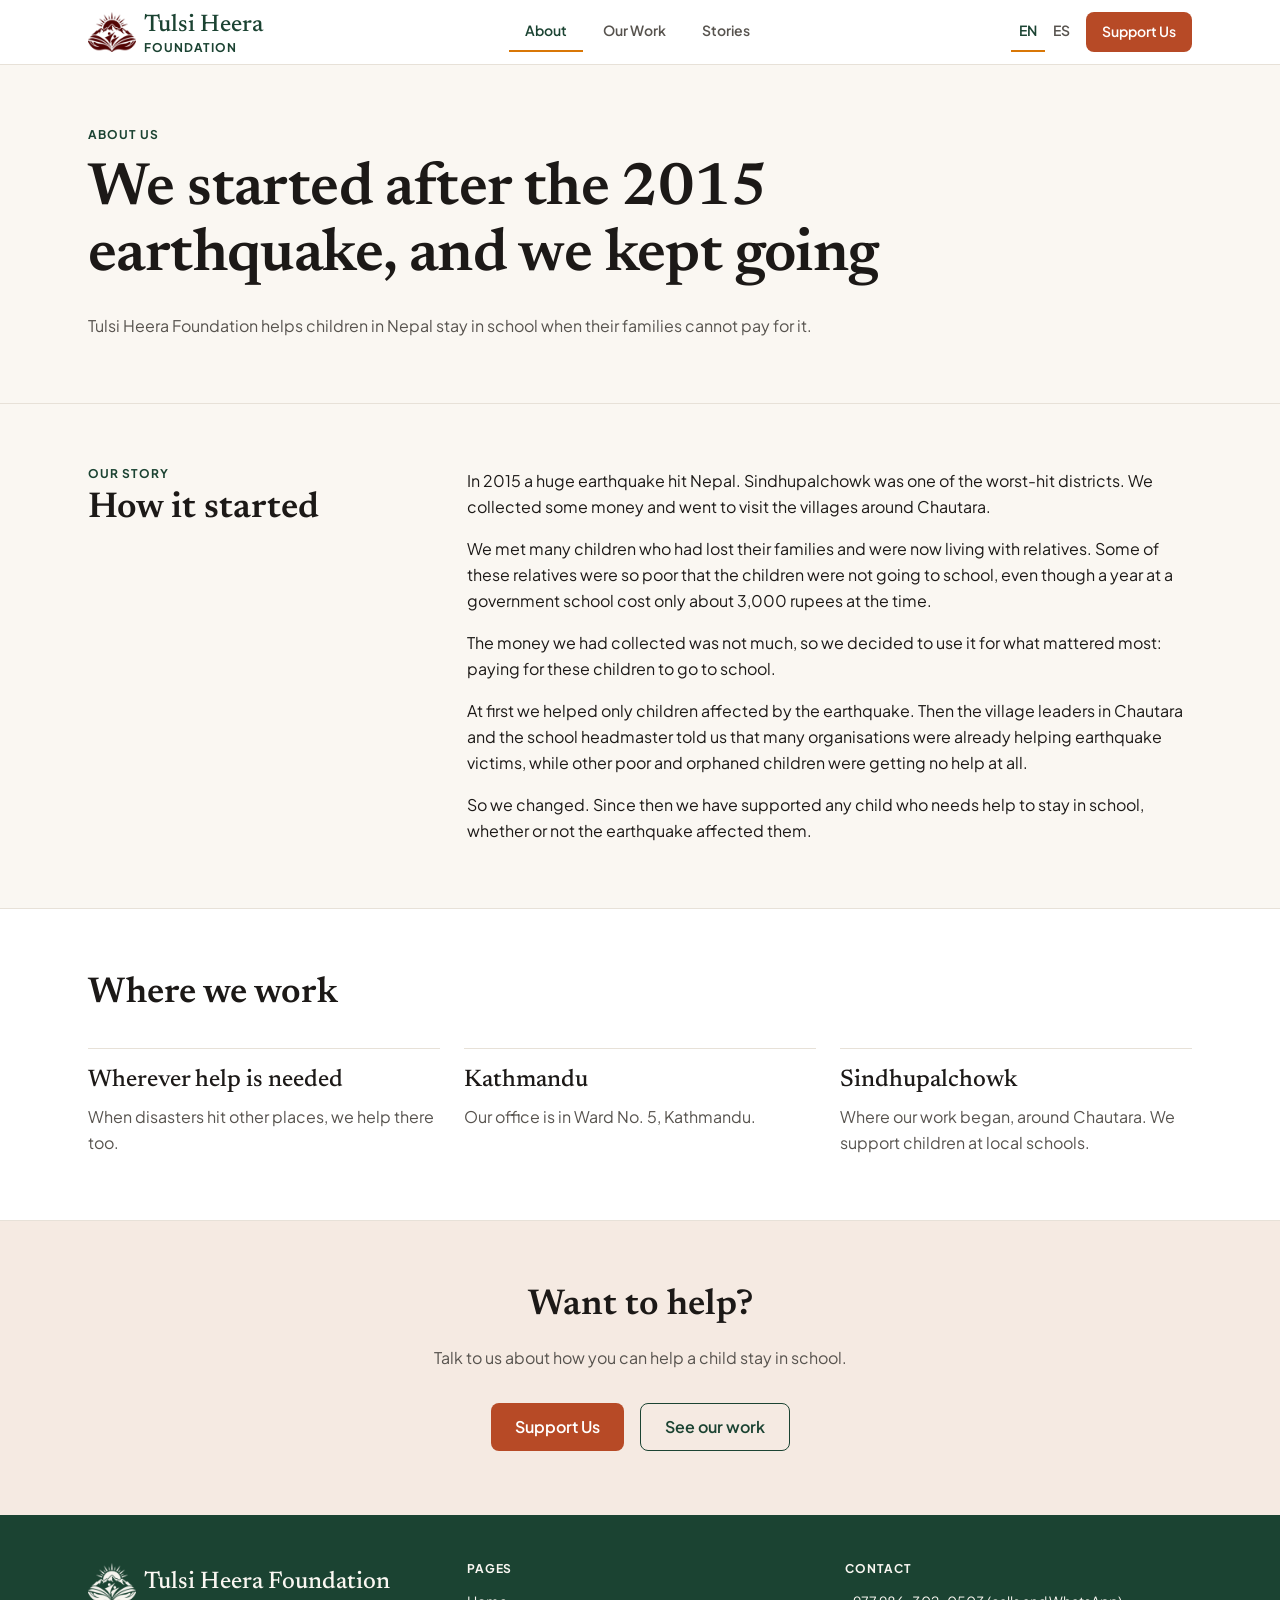
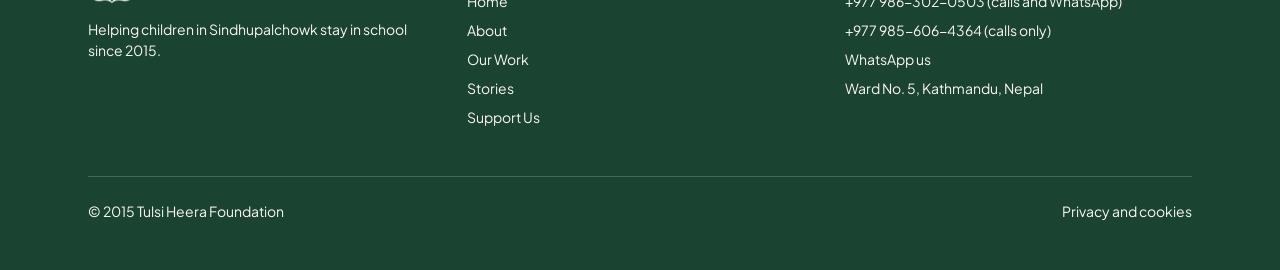
==== commit 0fa01dff: "PIPELINE - deploying build static web site" ====
--- a/about/index.html
+++ b/about/index.html
@@ -1 +1 @@
-<!DOCTYPE html><html  lang="en-US"><head><meta charset="utf-8"><meta name="viewport" content="width=device-width, initial-scale=1"><title>About · Tulsi Heera Foundation</title><link rel="stylesheet" href="/_nuxt/entry.vpAJERbC.css" crossorigin><link rel="preload" as="fetch" crossorigin="anonymous" href="/about/_payload.json?053481af-0fac-4be2-a866-f4e759cef2db"><link rel="modulepreload" as="script" crossorigin href="/_nuxt/_tep0EXn.js"><link rel="modulepreload" as="script" crossorigin href="/_nuxt/sDF60CU7.js"><link rel="modulepreload" as="script" crossorigin href="/_nuxt/DlDV63W8.js"><link rel="modulepreload" as="script" crossorigin href="/_nuxt/D-j-aqwn.js"><link rel="modulepreload" as="script" crossorigin href="/_nuxt/BsBcExh1.js"><link rel="modulepreload" as="script" crossorigin href="/_nuxt/LQ_xdUZp.js"><link rel="modulepreload" as="script" crossorigin href="/_nuxt/BOg1gVNI.js"><script type="module" src="/_nuxt/_tep0EXn.js" crossorigin></script><meta name="theme-color" content="#1b4332"><link rel="icon" type="image/png" href="/favicon.png"><link rel="apple-touch-icon" href="/apple-touch-icon.png"><link id="i18n-xd" rel="alternate" href="https://tulsiheerafoundation.com/about" hreflang="x-default"><link id="i18n-alt-en" rel="alternate" href="https://tulsiheerafoundation.com/about" hreflang="en"><link id="i18n-alt-en-US" rel="alternate" href="https://tulsiheerafoundation.com/about" hreflang="en-US"><link id="i18n-alt-es" rel="alternate" href="https://tulsiheerafoundation.com/es/about" hreflang="es"><link id="i18n-alt-es-ES" rel="alternate" href="https://tulsiheerafoundation.com/es/about" hreflang="es-ES"><link id="i18n-can" rel="canonical" href="https://tulsiheerafoundation.com/about"><meta id="i18n-og-url" property="og:url" content="https://tulsiheerafoundation.com/about"><meta id="i18n-og" property="og:locale" content="en_US"><meta id="i18n-og-alt-es-ES" property="og:locale:alternate" content="es_ES"><meta name="description" content="How the Tulsi Heera Foundation started after the 2015 Nepal earthquake, and why we now help any child who needs support to stay in school."><meta property="og:title" content="About · Tulsi Heera Foundation"><meta property="og:description" content="How the Tulsi Heera Foundation started after the 2015 Nepal earthquake, and why we now help any child who needs support to stay in school."><meta property="og:type" content="website"><meta property="og:site_name" content="Tulsi Heera Foundation"><meta property="og:image" content="https://tulsiheerafoundation.com/og-image.jpg"><meta property="og:image:width" content="1200"><meta property="og:image:height" content="630"><meta property="og:image:alt" content="Tulsi Heera Foundation logo"><meta name="twitter:card" content="summary_large_image"></head><body><div id="__nuxt"><!--[--><div></div><div class="flex min-h-dvh flex-col"><a href="#main" class="sr-only focus:not-sr-only focus:fixed focus:left-4 focus:top-4 focus:z-50 focus:rounded-lg focus:bg-surface-card focus:px-4 focus:py-2 focus:text-sm focus:font-semibold focus:text-brand-pine">Skip to main content</a><header class="sticky top-0 z-40 border-b bg-surface-card"><div class="mx-auto flex h-16 max-w-6xl items-center justify-between gap-2 px-4 sm:px-6"><a href="/" class="flex min-w-0 items-center gap-2 rounded-lg" aria-label="Tulsi Heera Foundation, home page"><img src="/logo-emblem.png" alt width="48" height="40" class="h-10 w-12 shrink-0"><span class="flex flex-col"><span class="type-subheading text-brand-pine">Tulsi Heera</span><span class="type-label text-brand-pine">Foundation</span></span></a><nav aria-label="Main" class="hidden items-center gap-1 md:flex"><!--[--><a aria-current="page" href="/about" class="!border-brand-saffron !text-brand-pine router-link-exact-active flex h-10 items-center border-b-2 border-transparent px-3 text-sm font-semibold text-content-secondary transition-colors hover:text-brand-pine lg:px-4">About</a><a href="/our-work" class="flex h-10 items-center border-b-2 border-transparent px-3 text-sm font-semibold text-content-secondary transition-colors hover:text-brand-pine lg:px-4">Our Work-test</a><a href="/stories" class="flex h-10 items-center border-b-2 border-transparent px-3 text-sm font-semibold text-content-secondary transition-colors hover:text-brand-pine lg:px-4">Stories</a><!--]--></nav><div class="flex shrink-0 items-center gap-2"><ul aria-label="Language" class="hidden items-center md:flex"><!--[--><li><a aria-current="true" href="/about" class="router-link-active router-link-exact-active flex h-10 items-center border-b-2 px-2 text-sm font-semibold transition-colors border-brand-saffron text-brand-pine" hreflang="en"><span class="sr-only" lang="en">English</span><span aria-hidden="true">EN</span></a></li><li><a href="/es/about" class="flex h-10 items-center border-b-2 px-2 text-sm font-semibold transition-colors border-transparent text-content-secondary hover:text-brand-pine" hreflang="es"><span class="sr-only" lang="es">Español</span><span aria-hidden="true">ES</span></a></li><!--]--></ul><a href="/support-us" class="inline-flex shrink-0 items-center justify-center gap-2 whitespace-nowrap rounded-lg font-semibold transition-colors h-10 px-4 text-sm bg-brand-give text-white hover:bg-brand-give-hover"><!--[-->Support Us<!--]--></a><button type="button" class="flex h-10 w-10 items-center justify-center rounded-lg text-brand-pine transition-colors hover:bg-brand-pine-subtle md:hidden" aria-label="Open menu" aria-expanded="false" aria-controls="mobile-menu"><svg xmlns="http://www.w3.org/2000/svg" width="24" height="24" viewBox="0 0 24 24" fill="none" stroke="currentColor" stroke-width="2" stroke-linecap="round" stroke-linejoin="round" aria-hidden="true" class="lucide lucide-menu-icon lucide-menu"><path d="M4 5h16"></path><path d="M4 12h16"></path><path d="M4 19h16"></path></svg></button></div></div><nav id="mobile-menu" aria-label="Main" class="border-t md:hidden" style="display:none;"><ul class="mx-auto flex max-w-6xl flex-col px-4 py-2 sm:px-6"><!--[--><li><a aria-current="page" href="/about" class="!border-brand-saffron bg-brand-pine-subtle !text-brand-pine router-link-exact-active flex h-12 items-center rounded-lg border-l-2 border-transparent px-2 text-base font-semibold text-content-primary transition-colors hover:bg-brand-pine-subtle">About</a></li><li><a href="/our-work" class="flex h-12 items-center rounded-lg border-l-2 border-transparent px-2 text-base font-semibold text-content-primary transition-colors hover:bg-brand-pine-subtle">Our Work-test</a></li><li><a href="/stories" class="flex h-12 items-center rounded-lg border-l-2 border-transparent px-2 text-base font-semibold text-content-primary transition-colors hover:bg-brand-pine-subtle">Stories</a></li><!--]--></ul><div class="mx-auto flex max-w-6xl items-center gap-2 border-t px-4 py-2 sm:px-6"><p id="mobile-language-label" class="type-label px-2 text-content-muted">Language</p><ul aria-labelledby="mobile-language-label" class="flex gap-1"><!--[--><li><a aria-current="true" href="/about" class="router-link-active router-link-exact-active flex h-12 items-center rounded-lg px-3 text-base font-semibold transition-colors hover:bg-brand-pine-subtle bg-brand-pine-subtle text-brand-pine" lang="en" hreflang="en">English</a></li><li><a href="/es/about" class="flex h-12 items-center rounded-lg px-3 text-base font-semibold transition-colors hover:bg-brand-pine-subtle text-content-primary" lang="es" hreflang="es">Español</a></li><!--]--></ul></div></nav></header><main id="main" tabindex="-1" class="flex-1 focus:outline-none"><!--[--><div><section class="border-b py-12 lg:py-16"><div class="mx-auto max-w-6xl px-4 sm:px-6"><p class="type-label text-brand-pine">About us</p><h1 class="type-display mt-4 max-w-4xl">We started after the 2015 earthquake, and we kept going</h1><p class="type-body mt-6 max-w-prose text-content-secondary">Tulsi Heera Foundation helps children in Nepal stay in school when their families cannot pay for it.</p></div></section><section class="py-12 lg:py-16"><div class="mx-auto grid max-w-6xl gap-8 px-4 sm:px-6 lg:grid-cols-3"><div class=""><p class="type-label text-brand-pine">Our story</p><h2 class="type-heading mt-2">How it started</h2><!----></div><div class="flex max-w-prose flex-col gap-4 lg:col-span-2"><!--[--><p class="type-body">In 2015 a huge earthquake hit Nepal. Sindhupalchowk was one of the worst-hit districts. We collected some money and went to visit the villages around Chautara.</p><p class="type-body">We met many children who had lost their families and were now living with relatives. Some of these relatives were so poor that the children were not going to school, even though a year at a government school cost only about 3,000 rupees at the time.</p><p class="type-body">The money we had collected was not much, so we decided to use it for what mattered most: paying for these children to go to school.</p><p class="type-body">At first we helped only children affected by the earthquake. Then the village leaders in Chautara and the school headmaster told us that many organisations were already helping earthquake victims, while other poor and orphaned children were getting no help at all.</p><p class="type-body">So we changed. Since then we have supported any child who needs help to stay in school, whether or not the earthquake affected them.</p><!--]--></div></div></section><section class="border-y bg-surface-card py-12 lg:py-16"><div class="mx-auto max-w-6xl px-4 sm:px-6"><div class=""><!----><h2 class="type-heading">Where we work</h2><!----></div><ul class="mt-8 grid gap-6 sm:grid-cols-3"><!--[--><li class="border-t pt-4"><h3 class="type-subheading">Wherever help is needed</h3><p class="type-body mt-2 text-content-secondary">When disasters hit other places, we help there too.</p></li><li class="border-t pt-4"><h3 class="type-subheading">Kathmandu</h3><p class="type-body mt-2 text-content-secondary">Our office is in Ward No. 5, Kathmandu.</p></li><li class="border-t pt-4"><h3 class="type-subheading">Sindhupalchowk</h3><p class="type-body mt-2 text-content-secondary">Where our work began, around Chautara. We support children at local schools.</p></li><!--]--></ul></div></section><section class="bg-brand-give-subtle py-12 lg:py-16"><div class="mx-auto max-w-6xl px-4 sm:px-6"><div class="mx-auto max-w-2xl text-center"><!----><h2 class="type-heading">Want to help?</h2><p class="type-body mt-4 max-w-prose text-content-secondary mx-auto">Talk to us about how you can help a child stay in school.</p></div><div class="mt-8"><!--[--><div class="flex flex-col gap-4 sm:flex-row sm:justify-center"><a href="/support-us" class="inline-flex shrink-0 items-center justify-center gap-2 whitespace-nowrap rounded-lg font-semibold transition-colors h-12 px-6 text-base bg-brand-give text-white hover:bg-brand-give-hover"><!--[-->Support Us<!--]--></a><a href="/our-work" class="inline-flex shrink-0 items-center justify-center gap-2 whitespace-nowrap rounded-lg font-semibold transition-colors h-12 px-6 text-base border border-brand-pine text-brand-pine hover:bg-brand-pine-subtle"><!--[-->See our work<!--]--></a></div><!--]--></div></div></section></div><!--]--></main><footer class="bg-brand-pine py-12 text-content-inverse"><div class="mx-auto grid max-w-6xl gap-8 px-4 sm:px-6 md:grid-cols-3"><div><div class="flex items-center gap-2"><img src="/logo-emblem-inverse.png" alt="" width="48" height="40" class="h-10 w-12"><p class="type-subheading">Tulsi Heera Foundation</p></div><p class="type-small mt-4 max-w-xs">Helping children in Sindhupalchowk stay in school since 2015.</p></div><nav aria-label="Pages"><h2 class="type-label">Pages</h2><ul class="type-small mt-4 flex flex-col gap-2"><!--[--><li><a href="/" class="rounded-lg underline-offset-4 hover:underline focus-visible:outline-brand-saffron">Home</a></li><li><a aria-current="page" href="/about" class="router-link-active router-link-exact-active rounded-lg underline-offset-4 hover:underline focus-visible:outline-brand-saffron">About</a></li><li><a href="/our-work" class="rounded-lg underline-offset-4 hover:underline focus-visible:outline-brand-saffron">Our Work-test</a></li><li><a href="/stories" class="rounded-lg underline-offset-4 hover:underline focus-visible:outline-brand-saffron">Stories</a></li><li><a href="/support-us" class="rounded-lg underline-offset-4 hover:underline focus-visible:outline-brand-saffron">Support Us</a></li><!--]--></ul></nav><div><h2 class="type-label">Contact</h2><ul class="type-small mt-4 flex flex-col gap-2"><li><a href="tel:+9779863020503" class="rounded-lg underline-offset-4 hover:underline focus-visible:outline-brand-saffron">+977 986-302-0503</a> (calls and WhatsApp) </li><li><a href="tel:+9779856064364" class="rounded-lg underline-offset-4 hover:underline focus-visible:outline-brand-saffron">+977 985-606-4364</a> (calls only) </li><li><a href="https://wa.me/9779863020503?text=Hello%2C%20I%20would%20like%20to%20support%20the%20Tulsi%20Heera%20Foundation." target="_blank" rel="noopener" class="rounded-lg underline-offset-4 hover:underline focus-visible:outline-brand-saffron">WhatsApp us</a></li><li>Ward No. 5, Kathmandu, Nepal</li></ul></div></div><div class="mx-auto mt-12 max-w-6xl px-4 sm:px-6"><div class="type-small flex flex-col items-start gap-2 border-t border-content-inverse/20 pt-6 sm:flex-row sm:justify-between"><p>© 2015 Tulsi Heera Foundation</p><a href="/privacy" class="rounded-lg underline-offset-4 hover:underline focus-visible:outline-brand-saffron">Privacy and cookies</a></div></div></footer></div><!--]--></div><div id="teleports"></div><script>window.__NUXT__={};window.__NUXT__.config={public:{siteUrl:"https://tulsiheerafoundation.com",i18n:{baseUrl:"https://tulsiheerafoundation.com",defaultLocale:"en",rootRedirect:"",redirectStatusCode:302,skipSettingLocaleOnNavigate:false,locales:[{code:"en",language:"en-US",name:"English"},{code:"es",language:"es-ES",name:"Español"}],detectBrowserLanguage:false,experimental:{localeDetector:"",typedPages:true,typedOptionsAndMessages:false,alternateLinkCanonicalQueries:true,devCache:false,cacheLifetime:"",stripMessagesPayload:false,preload:false,strictSeo:false,nitroContextDetection:true,httpCacheDuration:10},domainLocales:{en:{domain:""},es:{domain:""}}}},app:{baseURL:"/",buildId:"053481af-0fac-4be2-a866-f4e759cef2db",buildAssetsDir:"/_nuxt/",cdnURL:""}}</script><script type="application/json" data-nuxt-data="nuxt-app" data-ssr="true" id="__NUXT_DATA__" data-src="/about/_payload.json?053481af-0fac-4be2-a866-f4e759cef2db">[{"state":1,"once":10,"_errors":11,"serverRendered":6,"path":13,"prerenderedAt":14},["Reactive",2],{"$si18n:cached-locale-configs":3,"$si18n:resolved-locale":9},{"en":4,"es":7},{"fallbacks":5,"cacheable":6},[],true,{"fallbacks":8,"cacheable":6},[],"",["Set"],["ShallowReactive",12],{},"\u002Fabout",1794672144395]</script></body></html>+<!DOCTYPE html><html  lang="en-US"><head><meta charset="utf-8"><meta name="viewport" content="width=device-width, initial-scale=1"><title>About · Tulsi Heera Foundation</title><link rel="stylesheet" href="/_nuxt/entry.vpAJERbC.css" crossorigin><link rel="preload" as="fetch" crossorigin="anonymous" href="/about/_payload.json?ee5c95ff-3a36-4773-a8c4-b4946feae6df"><link rel="modulepreload" as="script" crossorigin href="/_nuxt/BURQ5vq6.js"><link rel="modulepreload" as="script" crossorigin href="/_nuxt/BjsXaosO.js"><link rel="modulepreload" as="script" crossorigin href="/_nuxt/BeV0HhjC.js"><link rel="modulepreload" as="script" crossorigin href="/_nuxt/B6S174wR.js"><link rel="modulepreload" as="script" crossorigin href="/_nuxt/D6rUqHbB.js"><link rel="modulepreload" as="script" crossorigin href="/_nuxt/t9m5PtP2.js"><link rel="modulepreload" as="script" crossorigin href="/_nuxt/DzZoaMK7.js"><script type="module" src="/_nuxt/BURQ5vq6.js" crossorigin></script><meta name="theme-color" content="#1b4332"><link rel="icon" type="image/png" href="/favicon.png"><link rel="apple-touch-icon" href="/apple-touch-icon.png"><link id="i18n-xd" rel="alternate" href="https://tulsiheerafoundation.com/about" hreflang="x-default"><link id="i18n-alt-en" rel="alternate" href="https://tulsiheerafoundation.com/about" hreflang="en"><link id="i18n-alt-en-US" rel="alternate" href="https://tulsiheerafoundation.com/about" hreflang="en-US"><link id="i18n-alt-es" rel="alternate" href="https://tulsiheerafoundation.com/es/about" hreflang="es"><link id="i18n-alt-es-ES" rel="alternate" href="https://tulsiheerafoundation.com/es/about" hreflang="es-ES"><link id="i18n-can" rel="canonical" href="https://tulsiheerafoundation.com/about"><meta id="i18n-og-url" property="og:url" content="https://tulsiheerafoundation.com/about"><meta id="i18n-og" property="og:locale" content="en_US"><meta id="i18n-og-alt-es-ES" property="og:locale:alternate" content="es_ES"><meta name="description" content="How the Tulsi Heera Foundation started after the 2015 Nepal earthquake, and why we now help any child who needs support to stay in school."><meta property="og:title" content="About · Tulsi Heera Foundation"><meta property="og:description" content="How the Tulsi Heera Foundation started after the 2015 Nepal earthquake, and why we now help any child who needs support to stay in school."><meta property="og:type" content="website"><meta property="og:site_name" content="Tulsi Heera Foundation"><meta property="og:image" content="https://tulsiheerafoundation.com/og-image.jpg"><meta property="og:image:width" content="1200"><meta property="og:image:height" content="630"><meta property="og:image:alt" content="Tulsi Heera Foundation logo"><meta name="twitter:card" content="summary_large_image"></head><body><div id="__nuxt"><!--[--><div></div><div class="flex min-h-dvh flex-col"><a href="#main" class="sr-only focus:not-sr-only focus:fixed focus:left-4 focus:top-4 focus:z-50 focus:rounded-lg focus:bg-surface-card focus:px-4 focus:py-2 focus:text-sm focus:font-semibold focus:text-brand-pine">Skip to main content</a><header class="sticky top-0 z-40 border-b bg-surface-card"><div class="mx-auto flex h-16 max-w-6xl items-center justify-between gap-2 px-4 sm:px-6"><a href="/" class="flex min-w-0 items-center gap-2 rounded-lg" aria-label="Tulsi Heera Foundation, home page"><img src="/logo-emblem.png" alt width="48" height="40" class="h-10 w-12 shrink-0"><span class="flex flex-col"><span class="type-subheading text-brand-pine">Tulsi Heera</span><span class="type-label text-brand-pine">Foundation</span></span></a><nav aria-label="Main" class="hidden items-center gap-1 md:flex"><!--[--><a aria-current="page" href="/about" class="!border-brand-saffron !text-brand-pine router-link-exact-active flex h-10 items-center border-b-2 border-transparent px-3 text-sm font-semibold text-content-secondary transition-colors hover:text-brand-pine lg:px-4">About</a><a href="/our-work" class="flex h-10 items-center border-b-2 border-transparent px-3 text-sm font-semibold text-content-secondary transition-colors hover:text-brand-pine lg:px-4">Our Work</a><a href="/stories" class="flex h-10 items-center border-b-2 border-transparent px-3 text-sm font-semibold text-content-secondary transition-colors hover:text-brand-pine lg:px-4">Stories</a><!--]--></nav><div class="flex shrink-0 items-center gap-2"><ul aria-label="Language" class="hidden items-center md:flex"><!--[--><li><a aria-current="true" href="/about" class="router-link-active router-link-exact-active flex h-10 items-center border-b-2 px-2 text-sm font-semibold transition-colors border-brand-saffron text-brand-pine" hreflang="en"><span class="sr-only" lang="en">English</span><span aria-hidden="true">EN</span></a></li><li><a href="/es/about" class="flex h-10 items-center border-b-2 px-2 text-sm font-semibold transition-colors border-transparent text-content-secondary hover:text-brand-pine" hreflang="es"><span class="sr-only" lang="es">Español</span><span aria-hidden="true">ES</span></a></li><!--]--></ul><a href="/support-us" class="inline-flex shrink-0 items-center justify-center gap-2 whitespace-nowrap rounded-lg font-semibold transition-colors h-10 px-4 text-sm bg-brand-give text-white hover:bg-brand-give-hover"><!--[-->Support Us<!--]--></a><button type="button" class="flex h-10 w-10 items-center justify-center rounded-lg text-brand-pine transition-colors hover:bg-brand-pine-subtle md:hidden" aria-label="Open menu" aria-expanded="false" aria-controls="mobile-menu"><svg xmlns="http://www.w3.org/2000/svg" width="24" height="24" viewBox="0 0 24 24" fill="none" stroke="currentColor" stroke-width="2" stroke-linecap="round" stroke-linejoin="round" aria-hidden="true" class="lucide lucide-menu-icon lucide-menu"><path d="M4 5h16"></path><path d="M4 12h16"></path><path d="M4 19h16"></path></svg></button></div></div><nav id="mobile-menu" aria-label="Main" class="border-t md:hidden" style="display:none;"><ul class="mx-auto flex max-w-6xl flex-col px-4 py-2 sm:px-6"><!--[--><li><a aria-current="page" href="/about" class="!border-brand-saffron bg-brand-pine-subtle !text-brand-pine router-link-exact-active flex h-12 items-center rounded-lg border-l-2 border-transparent px-2 text-base font-semibold text-content-primary transition-colors hover:bg-brand-pine-subtle">About</a></li><li><a href="/our-work" class="flex h-12 items-center rounded-lg border-l-2 border-transparent px-2 text-base font-semibold text-content-primary transition-colors hover:bg-brand-pine-subtle">Our Work</a></li><li><a href="/stories" class="flex h-12 items-center rounded-lg border-l-2 border-transparent px-2 text-base font-semibold text-content-primary transition-colors hover:bg-brand-pine-subtle">Stories</a></li><!--]--></ul><div class="mx-auto flex max-w-6xl items-center gap-2 border-t px-4 py-2 sm:px-6"><p id="mobile-language-label" class="type-label px-2 text-content-muted">Language</p><ul aria-labelledby="mobile-language-label" class="flex gap-1"><!--[--><li><a aria-current="true" href="/about" class="router-link-active router-link-exact-active flex h-12 items-center rounded-lg px-3 text-base font-semibold transition-colors hover:bg-brand-pine-subtle bg-brand-pine-subtle text-brand-pine" lang="en" hreflang="en">English</a></li><li><a href="/es/about" class="flex h-12 items-center rounded-lg px-3 text-base font-semibold transition-colors hover:bg-brand-pine-subtle text-content-primary" lang="es" hreflang="es">Español</a></li><!--]--></ul></div></nav></header><main id="main" tabindex="-1" class="flex-1 focus:outline-none"><!--[--><div><section class="border-b py-12 lg:py-16"><div class="mx-auto max-w-6xl px-4 sm:px-6"><p class="type-label text-brand-pine">About us</p><h1 class="type-display mt-4 max-w-4xl">We started after the 2015 earthquake, and we kept going</h1><p class="type-body mt-6 max-w-prose text-content-secondary">Tulsi Heera Foundation helps children in Nepal stay in school when their families cannot pay for it.</p></div></section><section class="py-12 lg:py-16"><div class="mx-auto grid max-w-6xl gap-8 px-4 sm:px-6 lg:grid-cols-3"><div class=""><p class="type-label text-brand-pine">Our story</p><h2 class="type-heading mt-2">How it started</h2><!----></div><div class="flex max-w-prose flex-col gap-4 lg:col-span-2"><!--[--><p class="type-body">In 2015 a huge earthquake hit Nepal. Sindhupalchowk was one of the worst-hit districts. We collected some money and went to visit the villages around Chautara.</p><p class="type-body">We met many children who had lost their families and were now living with relatives. Some of these relatives were so poor that the children were not going to school, even though a year at a government school cost only about 3,000 rupees at the time.</p><p class="type-body">The money we had collected was not much, so we decided to use it for what mattered most: paying for these children to go to school.</p><p class="type-body">At first we helped only children affected by the earthquake. Then the village leaders in Chautara and the school headmaster told us that many organisations were already helping earthquake victims, while other poor and orphaned children were getting no help at all.</p><p class="type-body">So we changed. Since then we have supported any child who needs help to stay in school, whether or not the earthquake affected them.</p><!--]--></div></div></section><section class="border-y bg-surface-card py-12 lg:py-16"><div class="mx-auto max-w-6xl px-4 sm:px-6"><div class=""><!----><h2 class="type-heading">Where we work</h2><!----></div><ul class="mt-8 grid gap-6 sm:grid-cols-3"><!--[--><li class="border-t pt-4"><h3 class="type-subheading">Wherever help is needed</h3><p class="type-body mt-2 text-content-secondary">When disasters hit other places, we help there too.</p></li><li class="border-t pt-4"><h3 class="type-subheading">Kathmandu</h3><p class="type-body mt-2 text-content-secondary">Our office is in Ward No. 5, Kathmandu.</p></li><li class="border-t pt-4"><h3 class="type-subheading">Sindhupalchowk</h3><p class="type-body mt-2 text-content-secondary">Where our work began, around Chautara. We support children at local schools.</p></li><!--]--></ul></div></section><section class="bg-brand-give-subtle py-12 lg:py-16"><div class="mx-auto max-w-6xl px-4 sm:px-6"><div class="mx-auto max-w-2xl text-center"><!----><h2 class="type-heading">Want to help?</h2><p class="type-body mt-4 max-w-prose text-content-secondary mx-auto">Talk to us about how you can help a child stay in school.</p></div><div class="mt-8"><!--[--><div class="flex flex-col gap-4 sm:flex-row sm:justify-center"><a href="/support-us" class="inline-flex shrink-0 items-center justify-center gap-2 whitespace-nowrap rounded-lg font-semibold transition-colors h-12 px-6 text-base bg-brand-give text-white hover:bg-brand-give-hover"><!--[-->Support Us<!--]--></a><a href="/our-work" class="inline-flex shrink-0 items-center justify-center gap-2 whitespace-nowrap rounded-lg font-semibold transition-colors h-12 px-6 text-base border border-brand-pine text-brand-pine hover:bg-brand-pine-subtle"><!--[-->See our work<!--]--></a></div><!--]--></div></div></section></div><!--]--></main><footer class="bg-brand-pine py-12 text-content-inverse"><div class="mx-auto grid max-w-6xl gap-8 px-4 sm:px-6 md:grid-cols-3"><div><div class="flex items-center gap-2"><img src="/logo-emblem-inverse.png" alt="" width="48" height="40" class="h-10 w-12"><p class="type-subheading">Tulsi Heera Foundation</p></div><p class="type-small mt-4 max-w-xs">Helping children in Sindhupalchowk stay in school since 2015.</p></div><nav aria-label="Pages"><h2 class="type-label">Pages</h2><ul class="type-small mt-4 flex flex-col gap-2"><!--[--><li><a href="/" class="rounded-lg underline-offset-4 hover:underline focus-visible:outline-brand-saffron">Home</a></li><li><a aria-current="page" href="/about" class="router-link-active router-link-exact-active rounded-lg underline-offset-4 hover:underline focus-visible:outline-brand-saffron">About</a></li><li><a href="/our-work" class="rounded-lg underline-offset-4 hover:underline focus-visible:outline-brand-saffron">Our Work</a></li><li><a href="/stories" class="rounded-lg underline-offset-4 hover:underline focus-visible:outline-brand-saffron">Stories</a></li><li><a href="/support-us" class="rounded-lg underline-offset-4 hover:underline focus-visible:outline-brand-saffron">Support Us</a></li><!--]--></ul></nav><div><h2 class="type-label">Contact</h2><ul class="type-small mt-4 flex flex-col gap-2"><li><a href="tel:+9779863020503" class="rounded-lg underline-offset-4 hover:underline focus-visible:outline-brand-saffron">+977 986-302-0503</a> (calls and WhatsApp) </li><li><a href="tel:+9779856064364" class="rounded-lg underline-offset-4 hover:underline focus-visible:outline-brand-saffron">+977 985-606-4364</a> (calls only) </li><li><a href="https://wa.me/9779863020503?text=Hello%2C%20I%20would%20like%20to%20support%20the%20Tulsi%20Heera%20Foundation." target="_blank" rel="noopener" class="rounded-lg underline-offset-4 hover:underline focus-visible:outline-brand-saffron">WhatsApp us</a></li><li>Ward No. 5, Kathmandu, Nepal</li></ul></div></div><div class="mx-auto mt-12 max-w-6xl px-4 sm:px-6"><div class="type-small flex flex-col items-start gap-2 border-t border-content-inverse/20 pt-6 sm:flex-row sm:justify-between"><p>© 2015 Tulsi Heera Foundation</p><a href="/privacy" class="rounded-lg underline-offset-4 hover:underline focus-visible:outline-brand-saffron">Privacy and cookies</a></div></div></footer></div><!--]--></div><div id="teleports"></div><script>window.__NUXT__={};window.__NUXT__.config={public:{siteUrl:"https://tulsiheerafoundation.com",i18n:{baseUrl:"https://tulsiheerafoundation.com",defaultLocale:"en",rootRedirect:"",redirectStatusCode:302,skipSettingLocaleOnNavigate:false,locales:[{code:"en",language:"en-US",name:"English"},{code:"es",language:"es-ES",name:"Español"}],detectBrowserLanguage:false,experimental:{localeDetector:"",typedPages:true,typedOptionsAndMessages:false,alternateLinkCanonicalQueries:true,devCache:false,cacheLifetime:"",stripMessagesPayload:false,preload:false,strictSeo:false,nitroContextDetection:true,httpCacheDuration:10},domainLocales:{en:{domain:""},es:{domain:""}}}},app:{baseURL:"/",buildId:"ee5c95ff-3a36-4773-a8c4-b4946feae6df",buildAssetsDir:"/_nuxt/",cdnURL:""}}</script><script type="application/json" data-nuxt-data="nuxt-app" data-ssr="true" id="__NUXT_DATA__" data-src="/about/_payload.json?ee5c95ff-3a36-4773-a8c4-b4946feae6df">[{"state":1,"once":10,"_errors":11,"serverRendered":6,"path":13,"prerenderedAt":14},["Reactive",2],{"$si18n:cached-locale-configs":3,"$si18n:resolved-locale":9},{"en":4,"es":7},{"fallbacks":5,"cacheable":6},[],true,{"fallbacks":8,"cacheable":6},[],"",["Set"],["ShallowReactive",12],{},"\u002Fabout",1794672537140]</script></body></html>
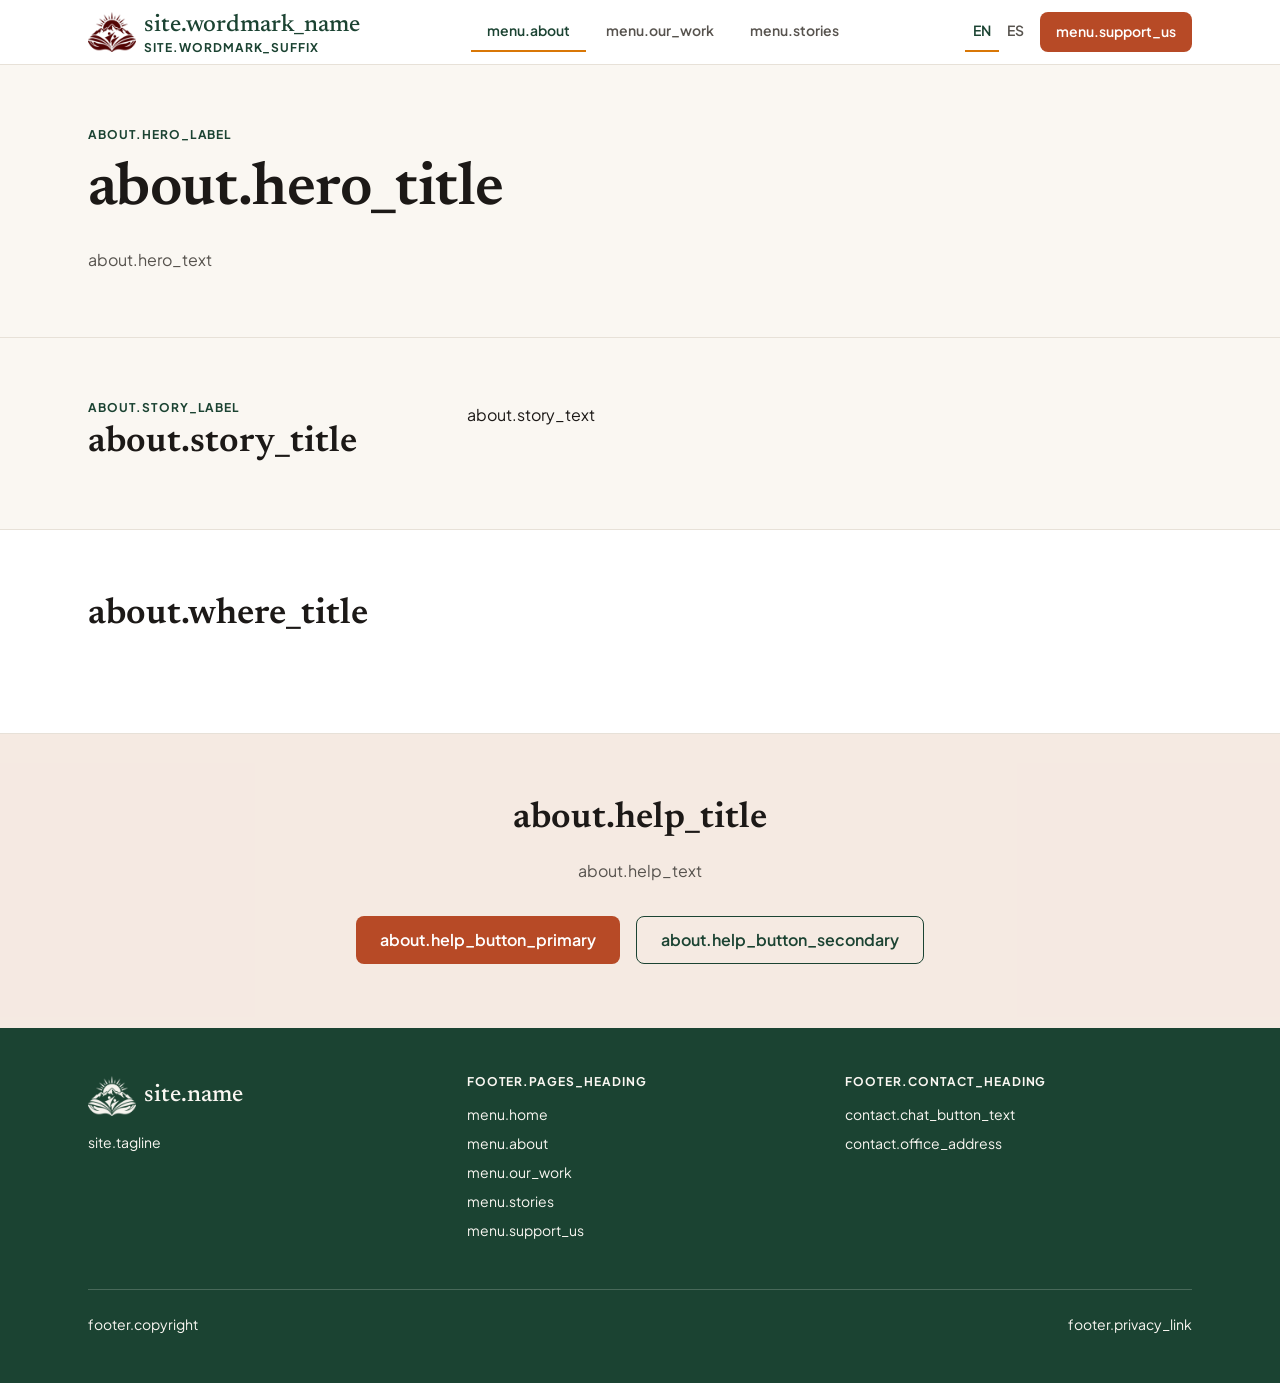
==== commit b9234880: "PIPELINE - deploying build static web site" ====
--- a/about/index.html
+++ b/about/index.html
@@ -1 +1 @@
-<!DOCTYPE html><html  lang="en-US"><head><meta charset="utf-8"><meta name="viewport" content="width=device-width, initial-scale=1"><title>About · Tulsi Heera Foundation</title><link rel="stylesheet" href="/_nuxt/entry.vpAJERbC.css" crossorigin><link rel="preload" as="fetch" crossorigin="anonymous" href="/about/_payload.json?ee5c95ff-3a36-4773-a8c4-b4946feae6df"><link rel="modulepreload" as="script" crossorigin href="/_nuxt/BURQ5vq6.js"><link rel="modulepreload" as="script" crossorigin href="/_nuxt/BjsXaosO.js"><link rel="modulepreload" as="script" crossorigin href="/_nuxt/BeV0HhjC.js"><link rel="modulepreload" as="script" crossorigin href="/_nuxt/B6S174wR.js"><link rel="modulepreload" as="script" crossorigin href="/_nuxt/D6rUqHbB.js"><link rel="modulepreload" as="script" crossorigin href="/_nuxt/t9m5PtP2.js"><link rel="modulepreload" as="script" crossorigin href="/_nuxt/DzZoaMK7.js"><script type="module" src="/_nuxt/BURQ5vq6.js" crossorigin></script><meta name="theme-color" content="#1b4332"><link rel="icon" type="image/png" href="/favicon.png"><link rel="apple-touch-icon" href="/apple-touch-icon.png"><link id="i18n-xd" rel="alternate" href="https://tulsiheerafoundation.com/about" hreflang="x-default"><link id="i18n-alt-en" rel="alternate" href="https://tulsiheerafoundation.com/about" hreflang="en"><link id="i18n-alt-en-US" rel="alternate" href="https://tulsiheerafoundation.com/about" hreflang="en-US"><link id="i18n-alt-es" rel="alternate" href="https://tulsiheerafoundation.com/es/about" hreflang="es"><link id="i18n-alt-es-ES" rel="alternate" href="https://tulsiheerafoundation.com/es/about" hreflang="es-ES"><link id="i18n-can" rel="canonical" href="https://tulsiheerafoundation.com/about"><meta id="i18n-og-url" property="og:url" content="https://tulsiheerafoundation.com/about"><meta id="i18n-og" property="og:locale" content="en_US"><meta id="i18n-og-alt-es-ES" property="og:locale:alternate" content="es_ES"><meta name="description" content="How the Tulsi Heera Foundation started after the 2015 Nepal earthquake, and why we now help any child who needs support to stay in school."><meta property="og:title" content="About · Tulsi Heera Foundation"><meta property="og:description" content="How the Tulsi Heera Foundation started after the 2015 Nepal earthquake, and why we now help any child who needs support to stay in school."><meta property="og:type" content="website"><meta property="og:site_name" content="Tulsi Heera Foundation"><meta property="og:image" content="https://tulsiheerafoundation.com/og-image.jpg"><meta property="og:image:width" content="1200"><meta property="og:image:height" content="630"><meta property="og:image:alt" content="Tulsi Heera Foundation logo"><meta name="twitter:card" content="summary_large_image"></head><body><div id="__nuxt"><!--[--><div></div><div class="flex min-h-dvh flex-col"><a href="#main" class="sr-only focus:not-sr-only focus:fixed focus:left-4 focus:top-4 focus:z-50 focus:rounded-lg focus:bg-surface-card focus:px-4 focus:py-2 focus:text-sm focus:font-semibold focus:text-brand-pine">Skip to main content</a><header class="sticky top-0 z-40 border-b bg-surface-card"><div class="mx-auto flex h-16 max-w-6xl items-center justify-between gap-2 px-4 sm:px-6"><a href="/" class="flex min-w-0 items-center gap-2 rounded-lg" aria-label="Tulsi Heera Foundation, home page"><img src="/logo-emblem.png" alt width="48" height="40" class="h-10 w-12 shrink-0"><span class="flex flex-col"><span class="type-subheading text-brand-pine">Tulsi Heera</span><span class="type-label text-brand-pine">Foundation</span></span></a><nav aria-label="Main" class="hidden items-center gap-1 md:flex"><!--[--><a aria-current="page" href="/about" class="!border-brand-saffron !text-brand-pine router-link-exact-active flex h-10 items-center border-b-2 border-transparent px-3 text-sm font-semibold text-content-secondary transition-colors hover:text-brand-pine lg:px-4">About</a><a href="/our-work" class="flex h-10 items-center border-b-2 border-transparent px-3 text-sm font-semibold text-content-secondary transition-colors hover:text-brand-pine lg:px-4">Our Work</a><a href="/stories" class="flex h-10 items-center border-b-2 border-transparent px-3 text-sm font-semibold text-content-secondary transition-colors hover:text-brand-pine lg:px-4">Stories</a><!--]--></nav><div class="flex shrink-0 items-center gap-2"><ul aria-label="Language" class="hidden items-center md:flex"><!--[--><li><a aria-current="true" href="/about" class="router-link-active router-link-exact-active flex h-10 items-center border-b-2 px-2 text-sm font-semibold transition-colors border-brand-saffron text-brand-pine" hreflang="en"><span class="sr-only" lang="en">English</span><span aria-hidden="true">EN</span></a></li><li><a href="/es/about" class="flex h-10 items-center border-b-2 px-2 text-sm font-semibold transition-colors border-transparent text-content-secondary hover:text-brand-pine" hreflang="es"><span class="sr-only" lang="es">Español</span><span aria-hidden="true">ES</span></a></li><!--]--></ul><a href="/support-us" class="inline-flex shrink-0 items-center justify-center gap-2 whitespace-nowrap rounded-lg font-semibold transition-colors h-10 px-4 text-sm bg-brand-give text-white hover:bg-brand-give-hover"><!--[-->Support Us<!--]--></a><button type="button" class="flex h-10 w-10 items-center justify-center rounded-lg text-brand-pine transition-colors hover:bg-brand-pine-subtle md:hidden" aria-label="Open menu" aria-expanded="false" aria-controls="mobile-menu"><svg xmlns="http://www.w3.org/2000/svg" width="24" height="24" viewBox="0 0 24 24" fill="none" stroke="currentColor" stroke-width="2" stroke-linecap="round" stroke-linejoin="round" aria-hidden="true" class="lucide lucide-menu-icon lucide-menu"><path d="M4 5h16"></path><path d="M4 12h16"></path><path d="M4 19h16"></path></svg></button></div></div><nav id="mobile-menu" aria-label="Main" class="border-t md:hidden" style="display:none;"><ul class="mx-auto flex max-w-6xl flex-col px-4 py-2 sm:px-6"><!--[--><li><a aria-current="page" href="/about" class="!border-brand-saffron bg-brand-pine-subtle !text-brand-pine router-link-exact-active flex h-12 items-center rounded-lg border-l-2 border-transparent px-2 text-base font-semibold text-content-primary transition-colors hover:bg-brand-pine-subtle">About</a></li><li><a href="/our-work" class="flex h-12 items-center rounded-lg border-l-2 border-transparent px-2 text-base font-semibold text-content-primary transition-colors hover:bg-brand-pine-subtle">Our Work</a></li><li><a href="/stories" class="flex h-12 items-center rounded-lg border-l-2 border-transparent px-2 text-base font-semibold text-content-primary transition-colors hover:bg-brand-pine-subtle">Stories</a></li><!--]--></ul><div class="mx-auto flex max-w-6xl items-center gap-2 border-t px-4 py-2 sm:px-6"><p id="mobile-language-label" class="type-label px-2 text-content-muted">Language</p><ul aria-labelledby="mobile-language-label" class="flex gap-1"><!--[--><li><a aria-current="true" href="/about" class="router-link-active router-link-exact-active flex h-12 items-center rounded-lg px-3 text-base font-semibold transition-colors hover:bg-brand-pine-subtle bg-brand-pine-subtle text-brand-pine" lang="en" hreflang="en">English</a></li><li><a href="/es/about" class="flex h-12 items-center rounded-lg px-3 text-base font-semibold transition-colors hover:bg-brand-pine-subtle text-content-primary" lang="es" hreflang="es">Español</a></li><!--]--></ul></div></nav></header><main id="main" tabindex="-1" class="flex-1 focus:outline-none"><!--[--><div><section class="border-b py-12 lg:py-16"><div class="mx-auto max-w-6xl px-4 sm:px-6"><p class="type-label text-brand-pine">About us</p><h1 class="type-display mt-4 max-w-4xl">We started after the 2015 earthquake, and we kept going</h1><p class="type-body mt-6 max-w-prose text-content-secondary">Tulsi Heera Foundation helps children in Nepal stay in school when their families cannot pay for it.</p></div></section><section class="py-12 lg:py-16"><div class="mx-auto grid max-w-6xl gap-8 px-4 sm:px-6 lg:grid-cols-3"><div class=""><p class="type-label text-brand-pine">Our story</p><h2 class="type-heading mt-2">How it started</h2><!----></div><div class="flex max-w-prose flex-col gap-4 lg:col-span-2"><!--[--><p class="type-body">In 2015 a huge earthquake hit Nepal. Sindhupalchowk was one of the worst-hit districts. We collected some money and went to visit the villages around Chautara.</p><p class="type-body">We met many children who had lost their families and were now living with relatives. Some of these relatives were so poor that the children were not going to school, even though a year at a government school cost only about 3,000 rupees at the time.</p><p class="type-body">The money we had collected was not much, so we decided to use it for what mattered most: paying for these children to go to school.</p><p class="type-body">At first we helped only children affected by the earthquake. Then the village leaders in Chautara and the school headmaster told us that many organisations were already helping earthquake victims, while other poor and orphaned children were getting no help at all.</p><p class="type-body">So we changed. Since then we have supported any child who needs help to stay in school, whether or not the earthquake affected them.</p><!--]--></div></div></section><section class="border-y bg-surface-card py-12 lg:py-16"><div class="mx-auto max-w-6xl px-4 sm:px-6"><div class=""><!----><h2 class="type-heading">Where we work</h2><!----></div><ul class="mt-8 grid gap-6 sm:grid-cols-3"><!--[--><li class="border-t pt-4"><h3 class="type-subheading">Wherever help is needed</h3><p class="type-body mt-2 text-content-secondary">When disasters hit other places, we help there too.</p></li><li class="border-t pt-4"><h3 class="type-subheading">Kathmandu</h3><p class="type-body mt-2 text-content-secondary">Our office is in Ward No. 5, Kathmandu.</p></li><li class="border-t pt-4"><h3 class="type-subheading">Sindhupalchowk</h3><p class="type-body mt-2 text-content-secondary">Where our work began, around Chautara. We support children at local schools.</p></li><!--]--></ul></div></section><section class="bg-brand-give-subtle py-12 lg:py-16"><div class="mx-auto max-w-6xl px-4 sm:px-6"><div class="mx-auto max-w-2xl text-center"><!----><h2 class="type-heading">Want to help?</h2><p class="type-body mt-4 max-w-prose text-content-secondary mx-auto">Talk to us about how you can help a child stay in school.</p></div><div class="mt-8"><!--[--><div class="flex flex-col gap-4 sm:flex-row sm:justify-center"><a href="/support-us" class="inline-flex shrink-0 items-center justify-center gap-2 whitespace-nowrap rounded-lg font-semibold transition-colors h-12 px-6 text-base bg-brand-give text-white hover:bg-brand-give-hover"><!--[-->Support Us<!--]--></a><a href="/our-work" class="inline-flex shrink-0 items-center justify-center gap-2 whitespace-nowrap rounded-lg font-semibold transition-colors h-12 px-6 text-base border border-brand-pine text-brand-pine hover:bg-brand-pine-subtle"><!--[-->See our work<!--]--></a></div><!--]--></div></div></section></div><!--]--></main><footer class="bg-brand-pine py-12 text-content-inverse"><div class="mx-auto grid max-w-6xl gap-8 px-4 sm:px-6 md:grid-cols-3"><div><div class="flex items-center gap-2"><img src="/logo-emblem-inverse.png" alt="" width="48" height="40" class="h-10 w-12"><p class="type-subheading">Tulsi Heera Foundation</p></div><p class="type-small mt-4 max-w-xs">Helping children in Sindhupalchowk stay in school since 2015.</p></div><nav aria-label="Pages"><h2 class="type-label">Pages</h2><ul class="type-small mt-4 flex flex-col gap-2"><!--[--><li><a href="/" class="rounded-lg underline-offset-4 hover:underline focus-visible:outline-brand-saffron">Home</a></li><li><a aria-current="page" href="/about" class="router-link-active router-link-exact-active rounded-lg underline-offset-4 hover:underline focus-visible:outline-brand-saffron">About</a></li><li><a href="/our-work" class="rounded-lg underline-offset-4 hover:underline focus-visible:outline-brand-saffron">Our Work</a></li><li><a href="/stories" class="rounded-lg underline-offset-4 hover:underline focus-visible:outline-brand-saffron">Stories</a></li><li><a href="/support-us" class="rounded-lg underline-offset-4 hover:underline focus-visible:outline-brand-saffron">Support Us</a></li><!--]--></ul></nav><div><h2 class="type-label">Contact</h2><ul class="type-small mt-4 flex flex-col gap-2"><li><a href="tel:+9779863020503" class="rounded-lg underline-offset-4 hover:underline focus-visible:outline-brand-saffron">+977 986-302-0503</a> (calls and WhatsApp) </li><li><a href="tel:+9779856064364" class="rounded-lg underline-offset-4 hover:underline focus-visible:outline-brand-saffron">+977 985-606-4364</a> (calls only) </li><li><a href="https://wa.me/9779863020503?text=Hello%2C%20I%20would%20like%20to%20support%20the%20Tulsi%20Heera%20Foundation." target="_blank" rel="noopener" class="rounded-lg underline-offset-4 hover:underline focus-visible:outline-brand-saffron">WhatsApp us</a></li><li>Ward No. 5, Kathmandu, Nepal</li></ul></div></div><div class="mx-auto mt-12 max-w-6xl px-4 sm:px-6"><div class="type-small flex flex-col items-start gap-2 border-t border-content-inverse/20 pt-6 sm:flex-row sm:justify-between"><p>© 2015 Tulsi Heera Foundation</p><a href="/privacy" class="rounded-lg underline-offset-4 hover:underline focus-visible:outline-brand-saffron">Privacy and cookies</a></div></div></footer></div><!--]--></div><div id="teleports"></div><script>window.__NUXT__={};window.__NUXT__.config={public:{siteUrl:"https://tulsiheerafoundation.com",i18n:{baseUrl:"https://tulsiheerafoundation.com",defaultLocale:"en",rootRedirect:"",redirectStatusCode:302,skipSettingLocaleOnNavigate:false,locales:[{code:"en",language:"en-US",name:"English"},{code:"es",language:"es-ES",name:"Español"}],detectBrowserLanguage:false,experimental:{localeDetector:"",typedPages:true,typedOptionsAndMessages:false,alternateLinkCanonicalQueries:true,devCache:false,cacheLifetime:"",stripMessagesPayload:false,preload:false,strictSeo:false,nitroContextDetection:true,httpCacheDuration:10},domainLocales:{en:{domain:""},es:{domain:""}}}},app:{baseURL:"/",buildId:"ee5c95ff-3a36-4773-a8c4-b4946feae6df",buildAssetsDir:"/_nuxt/",cdnURL:""}}</script><script type="application/json" data-nuxt-data="nuxt-app" data-ssr="true" id="__NUXT_DATA__" data-src="/about/_payload.json?ee5c95ff-3a36-4773-a8c4-b4946feae6df">[{"state":1,"once":10,"_errors":11,"serverRendered":6,"path":13,"prerenderedAt":14},["Reactive",2],{"$si18n:cached-locale-configs":3,"$si18n:resolved-locale":9},{"en":4,"es":7},{"fallbacks":5,"cacheable":6},[],true,{"fallbacks":8,"cacheable":6},[],"",["Set"],["ShallowReactive",12],{},"\u002Fabout",1794672537140]</script></body></html>+<!DOCTYPE html><html  lang="en-US"><head><meta charset="utf-8"><meta name="viewport" content="width=device-width, initial-scale=1"><title>about.seo_title · site.name</title><link rel="stylesheet" href="/_nuxt/entry.vpAJERbC.css" crossorigin><link rel="preload" as="fetch" crossorigin="anonymous" href="/about/_payload.json?c40b5eb9-72dd-4e8e-b1b0-073287c12570"><link rel="modulepreload" as="script" crossorigin href="/_nuxt/CNVXKabp.js"><link rel="modulepreload" as="script" crossorigin href="/_nuxt/D72qsDX_.js"><link rel="modulepreload" as="script" crossorigin href="/_nuxt/qtDLpdRT.js"><link rel="modulepreload" as="script" crossorigin href="/_nuxt/DHuKQ5xo.js"><link rel="modulepreload" as="script" crossorigin href="/_nuxt/DWpNYqGo.js"><link rel="modulepreload" as="script" crossorigin href="/_nuxt/DPJIfkNE.js"><link rel="modulepreload" as="script" crossorigin href="/_nuxt/DglQvT7T.js"><link rel="modulepreload" as="script" crossorigin href="/_nuxt/59Vla5wc.js"><link rel="modulepreload" as="script" crossorigin href="/_nuxt/Cc8e2kpd.js"><script type="module" src="/_nuxt/CNVXKabp.js" crossorigin></script><meta name="theme-color" content="#1b4332"><link rel="icon" type="image/png" href="/favicon.png"><link rel="apple-touch-icon" href="/apple-touch-icon.png"><link id="i18n-xd" rel="alternate" href="https://tulsiheerafoundation.com/about" hreflang="x-default"><link id="i18n-alt-en" rel="alternate" href="https://tulsiheerafoundation.com/about" hreflang="en"><link id="i18n-alt-en-US" rel="alternate" href="https://tulsiheerafoundation.com/about" hreflang="en-US"><link id="i18n-alt-es" rel="alternate" href="https://tulsiheerafoundation.com/es/about" hreflang="es"><link id="i18n-alt-es-ES" rel="alternate" href="https://tulsiheerafoundation.com/es/about" hreflang="es-ES"><link id="i18n-can" rel="canonical" href="https://tulsiheerafoundation.com/about"><meta id="i18n-og-url" property="og:url" content="https://tulsiheerafoundation.com/about"><meta id="i18n-og" property="og:locale" content="en_US"><meta id="i18n-og-alt-es-ES" property="og:locale:alternate" content="es_ES"><meta name="description" content="about.seo_description"><meta property="og:title" content="about.seo_title · site.name"><meta property="og:description" content="about.seo_description"><meta property="og:type" content="website"><meta property="og:site_name" content="site.name"><meta property="og:image" content="https://tulsiheerafoundation.com/og-image.jpg"><meta property="og:image:width" content="1200"><meta property="og:image:height" content="630"><meta property="og:image:alt" content="site.share_image_alt"><meta name="twitter:card" content="summary_large_image"></head><body><div id="__nuxt"><!--[--><div></div><div class="flex min-h-dvh flex-col"><a href="#main" class="sr-only focus:not-sr-only focus:fixed focus:left-4 focus:top-4 focus:z-50 focus:rounded-lg focus:bg-surface-card focus:px-4 focus:py-2 focus:text-sm focus:font-semibold focus:text-brand-pine">site.skip_to_content</a><header class="sticky top-0 z-40 border-b bg-surface-card"><div class="mx-auto flex h-16 max-w-6xl items-center justify-between gap-2 px-4 sm:px-6"><a href="/" class="flex min-w-0 items-center gap-2 rounded-lg" aria-label="menu.home_link_label"><img src="/logo-emblem.png" alt width="48" height="40" class="h-10 w-12 shrink-0"><span class="flex flex-col"><span class="type-subheading text-brand-pine">site.wordmark_name</span><span class="type-label text-brand-pine">site.wordmark_suffix</span></span></a><nav aria-label="menu.main_menu_label" class="hidden items-center gap-1 md:flex"><!--[--><a aria-current="page" href="/about" class="!border-brand-saffron !text-brand-pine router-link-exact-active flex h-10 items-center border-b-2 border-transparent px-3 text-sm font-semibold text-content-secondary transition-colors hover:text-brand-pine lg:px-4">menu.about</a><a href="/our-work" class="flex h-10 items-center border-b-2 border-transparent px-3 text-sm font-semibold text-content-secondary transition-colors hover:text-brand-pine lg:px-4">menu.our_work</a><a href="/stories" class="flex h-10 items-center border-b-2 border-transparent px-3 text-sm font-semibold text-content-secondary transition-colors hover:text-brand-pine lg:px-4">menu.stories</a><!--]--></nav><div class="flex shrink-0 items-center gap-2"><ul aria-label="menu.language_label" class="hidden items-center md:flex"><!--[--><li><a aria-current="true" href="/about" class="router-link-active router-link-exact-active flex h-10 items-center border-b-2 px-2 text-sm font-semibold transition-colors border-brand-saffron text-brand-pine" hreflang="en"><span class="sr-only" lang="en">English</span><span aria-hidden="true">EN</span></a></li><li><a href="/es/about" class="flex h-10 items-center border-b-2 px-2 text-sm font-semibold transition-colors border-transparent text-content-secondary hover:text-brand-pine" hreflang="es"><span class="sr-only" lang="es">Español</span><span aria-hidden="true">ES</span></a></li><!--]--></ul><a href="/support-us" class="inline-flex shrink-0 items-center justify-center gap-2 whitespace-nowrap rounded-lg font-semibold transition-colors h-10 px-4 text-sm bg-brand-give text-white hover:bg-brand-give-hover"><!--[-->menu.support_us<!--]--></a><button type="button" class="flex h-10 w-10 items-center justify-center rounded-lg text-brand-pine transition-colors hover:bg-brand-pine-subtle md:hidden" aria-label="menu.open_menu" aria-expanded="false" aria-controls="mobile-menu"><svg xmlns="http://www.w3.org/2000/svg" width="24" height="24" viewBox="0 0 24 24" fill="none" stroke="currentColor" stroke-width="2" stroke-linecap="round" stroke-linejoin="round" aria-hidden="true" class="lucide lucide-menu-icon lucide-menu"><path d="M4 5h16"></path><path d="M4 12h16"></path><path d="M4 19h16"></path></svg></button></div></div><nav id="mobile-menu" aria-label="menu.main_menu_label" class="border-t md:hidden" style="display:none;"><ul class="mx-auto flex max-w-6xl flex-col px-4 py-2 sm:px-6"><!--[--><li><a aria-current="page" href="/about" class="!border-brand-saffron bg-brand-pine-subtle !text-brand-pine router-link-exact-active flex h-12 items-center rounded-lg border-l-2 border-transparent px-2 text-base font-semibold text-content-primary transition-colors hover:bg-brand-pine-subtle">menu.about</a></li><li><a href="/our-work" class="flex h-12 items-center rounded-lg border-l-2 border-transparent px-2 text-base font-semibold text-content-primary transition-colors hover:bg-brand-pine-subtle">menu.our_work</a></li><li><a href="/stories" class="flex h-12 items-center rounded-lg border-l-2 border-transparent px-2 text-base font-semibold text-content-primary transition-colors hover:bg-brand-pine-subtle">menu.stories</a></li><!--]--></ul><div class="mx-auto flex max-w-6xl items-center gap-2 border-t px-4 py-2 sm:px-6"><p id="mobile-language-label" class="type-label px-2 text-content-muted">menu.language_label</p><ul aria-labelledby="mobile-language-label" class="flex gap-1"><!--[--><li><a aria-current="true" href="/about" class="router-link-active router-link-exact-active flex h-12 items-center rounded-lg px-3 text-base font-semibold transition-colors hover:bg-brand-pine-subtle bg-brand-pine-subtle text-brand-pine" lang="en" hreflang="en">English</a></li><li><a href="/es/about" class="flex h-12 items-center rounded-lg px-3 text-base font-semibold transition-colors hover:bg-brand-pine-subtle text-content-primary" lang="es" hreflang="es">Español</a></li><!--]--></ul></div></nav></header><main id="main" tabindex="-1" class="flex-1 focus:outline-none"><!--[--><div><section class="border-b py-12 lg:py-16"><div class="mx-auto max-w-6xl px-4 sm:px-6"><p class="type-label text-brand-pine">about.hero_label</p><h1 class="type-display mt-4 max-w-4xl">about.hero_title</h1><p class="type-body mt-6 max-w-prose text-content-secondary">about.hero_text</p></div></section><section class="py-12 lg:py-16"><div class="mx-auto grid max-w-6xl gap-8 px-4 sm:px-6 lg:grid-cols-3"><div class=""><p class="type-label text-brand-pine">about.story_label</p><h2 class="type-heading mt-2">about.story_title</h2><!----></div><div class="flex flex-col gap-4 max-w-prose lg:col-span-2"><!--[--><p class="type-body">about.story_text</p><!--]--></div></div></section><section class="border-y bg-surface-card py-12 lg:py-16"><div class="mx-auto max-w-6xl px-4 sm:px-6"><div class=""><!----><h2 class="type-heading">about.where_title</h2><!----></div><ul class="mt-8 grid gap-6 sm:grid-cols-3"><!--[--><!--]--></ul></div></section><section class="bg-brand-give-subtle py-12 lg:py-16"><div class="mx-auto max-w-6xl px-4 sm:px-6"><div class="mx-auto max-w-2xl text-center"><!----><h2 class="type-heading">about.help_title</h2><p class="type-body mt-4 max-w-prose text-content-secondary mx-auto">about.help_text</p></div><div class="mt-8"><!--[--><div class="flex flex-col gap-4 sm:flex-row sm:justify-center"><a href="/support-us" class="inline-flex shrink-0 items-center justify-center gap-2 whitespace-nowrap rounded-lg font-semibold transition-colors h-12 px-6 text-base bg-brand-give text-white hover:bg-brand-give-hover"><!--[-->about.help_button_primary<!--]--></a><a href="/our-work" class="inline-flex shrink-0 items-center justify-center gap-2 whitespace-nowrap rounded-lg font-semibold transition-colors h-12 px-6 text-base border border-brand-pine text-brand-pine hover:bg-brand-pine-subtle"><!--[-->about.help_button_secondary<!--]--></a></div><!--]--></div></div></section></div><!--]--></main><footer class="bg-brand-pine py-12 text-content-inverse"><div class="mx-auto grid max-w-6xl gap-8 px-4 sm:px-6 md:grid-cols-3"><div><div class="flex items-center gap-2"><img src="/logo-emblem-inverse.png" alt="" width="48" height="40" class="h-10 w-12"><p class="type-subheading">site.name</p></div><p class="type-small mt-4 max-w-xs">site.tagline</p></div><nav aria-label="footer.pages_heading"><h2 class="type-label">footer.pages_heading</h2><ul class="type-small mt-4 flex flex-col gap-2"><!--[--><li><a href="/" class="rounded-lg underline-offset-4 hover:underline focus-visible:outline-brand-saffron">menu.home</a></li><li><a aria-current="page" href="/about" class="router-link-active router-link-exact-active rounded-lg underline-offset-4 hover:underline focus-visible:outline-brand-saffron">menu.about</a></li><li><a href="/our-work" class="rounded-lg underline-offset-4 hover:underline focus-visible:outline-brand-saffron">menu.our_work</a></li><li><a href="/stories" class="rounded-lg underline-offset-4 hover:underline focus-visible:outline-brand-saffron">menu.stories</a></li><li><a href="/support-us" class="rounded-lg underline-offset-4 hover:underline focus-visible:outline-brand-saffron">menu.support_us</a></li><!--]--></ul></nav><div><h2 class="type-label">footer.contact_heading</h2><ul class="type-small mt-4 flex flex-col gap-2"><!--[--><!--]--><li><a href="https://wa.me/?text=contact.chat_message" target="_blank" rel="noopener" class="rounded-lg underline-offset-4 hover:underline focus-visible:outline-brand-saffron">contact.chat_button_text</a></li><li>contact.office_address</li></ul></div></div><div class="mx-auto mt-12 max-w-6xl px-4 sm:px-6"><div class="type-small flex flex-col items-start gap-2 border-t border-content-inverse/20 pt-6 sm:flex-row sm:justify-between"><p>footer.copyright</p><a href="/privacy" class="rounded-lg underline-offset-4 hover:underline focus-visible:outline-brand-saffron">footer.privacy_link</a></div></div></footer></div><!--]--></div><div id="teleports"></div><script>window.__NUXT__={};window.__NUXT__.config={public:{siteUrl:"https://tulsiheerafoundation.com",i18n:{baseUrl:"https://tulsiheerafoundation.com",defaultLocale:"en",rootRedirect:"",redirectStatusCode:302,skipSettingLocaleOnNavigate:false,locales:[{code:"en",language:"en-US",name:"English"},{code:"es",language:"es-ES",name:"Español"}],detectBrowserLanguage:false,experimental:{localeDetector:"",typedPages:true,typedOptionsAndMessages:false,alternateLinkCanonicalQueries:true,devCache:false,cacheLifetime:"",stripMessagesPayload:false,preload:false,strictSeo:false,nitroContextDetection:true,httpCacheDuration:10},domainLocales:{en:{domain:""},es:{domain:""}}}},app:{baseURL:"/",buildId:"c40b5eb9-72dd-4e8e-b1b0-073287c12570",buildAssetsDir:"/_nuxt/",cdnURL:""}}</script><script type="application/json" data-nuxt-data="nuxt-app" data-ssr="true" id="__NUXT_DATA__" data-src="/about/_payload.json?c40b5eb9-72dd-4e8e-b1b0-073287c12570">[{"state":1,"once":10,"_errors":11,"serverRendered":6,"path":13,"prerenderedAt":14},["Reactive",2],{"$si18n:cached-locale-configs":3,"$si18n:resolved-locale":9},{"en":4,"es":7},{"fallbacks":5,"cacheable":6},[],true,{"fallbacks":8,"cacheable":6},[],"",["Set"],["ShallowReactive",12],{},"\u002Fabout",1795012948926]</script></body></html>
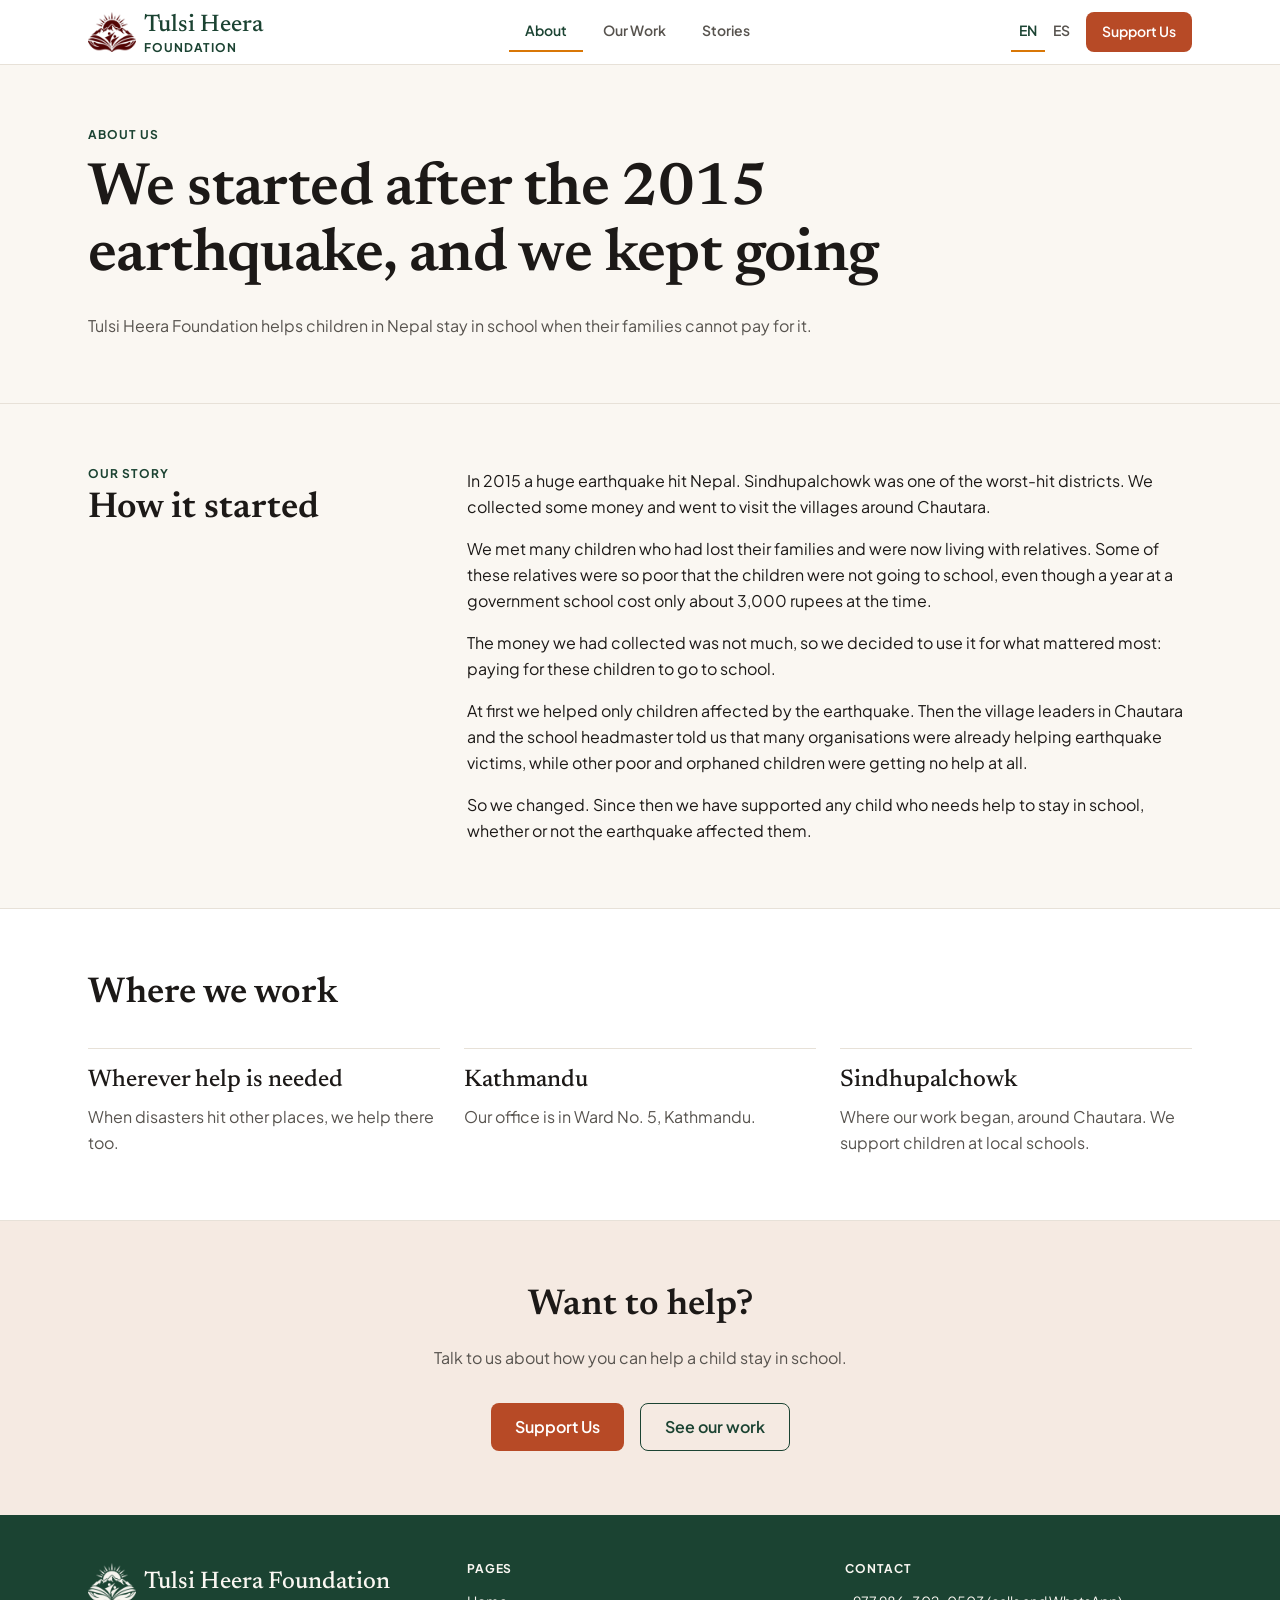
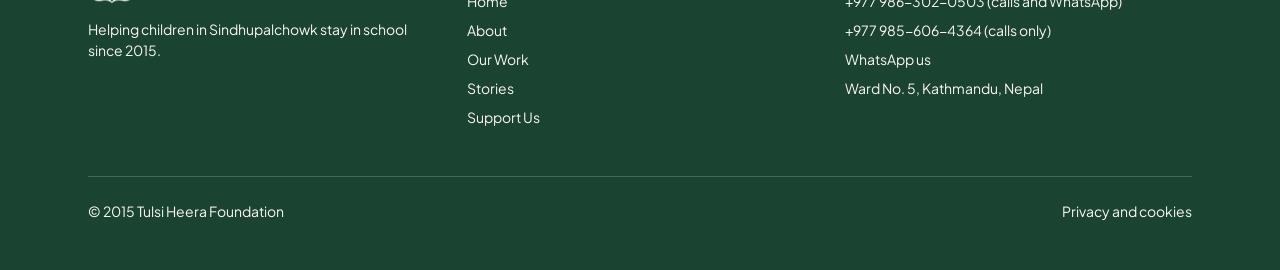
==== commit dd6785bf: "PIPELINE - deploying build static web site" ====
--- a/about/index.html
+++ b/about/index.html
@@ -1 +1 @@
-<!DOCTYPE html><html  lang="en-US"><head><meta charset="utf-8"><meta name="viewport" content="width=device-width, initial-scale=1"><title>about.seo_title · site.name</title><link rel="stylesheet" href="/_nuxt/entry.vpAJERbC.css" crossorigin><link rel="preload" as="fetch" crossorigin="anonymous" href="/about/_payload.json?c40b5eb9-72dd-4e8e-b1b0-073287c12570"><link rel="modulepreload" as="script" crossorigin href="/_nuxt/CNVXKabp.js"><link rel="modulepreload" as="script" crossorigin href="/_nuxt/D72qsDX_.js"><link rel="modulepreload" as="script" crossorigin href="/_nuxt/qtDLpdRT.js"><link rel="modulepreload" as="script" crossorigin href="/_nuxt/DHuKQ5xo.js"><link rel="modulepreload" as="script" crossorigin href="/_nuxt/DWpNYqGo.js"><link rel="modulepreload" as="script" crossorigin href="/_nuxt/DPJIfkNE.js"><link rel="modulepreload" as="script" crossorigin href="/_nuxt/DglQvT7T.js"><link rel="modulepreload" as="script" crossorigin href="/_nuxt/59Vla5wc.js"><link rel="modulepreload" as="script" crossorigin href="/_nuxt/Cc8e2kpd.js"><script type="module" src="/_nuxt/CNVXKabp.js" crossorigin></script><meta name="theme-color" content="#1b4332"><link rel="icon" type="image/png" href="/favicon.png"><link rel="apple-touch-icon" href="/apple-touch-icon.png"><link id="i18n-xd" rel="alternate" href="https://tulsiheerafoundation.com/about" hreflang="x-default"><link id="i18n-alt-en" rel="alternate" href="https://tulsiheerafoundation.com/about" hreflang="en"><link id="i18n-alt-en-US" rel="alternate" href="https://tulsiheerafoundation.com/about" hreflang="en-US"><link id="i18n-alt-es" rel="alternate" href="https://tulsiheerafoundation.com/es/about" hreflang="es"><link id="i18n-alt-es-ES" rel="alternate" href="https://tulsiheerafoundation.com/es/about" hreflang="es-ES"><link id="i18n-can" rel="canonical" href="https://tulsiheerafoundation.com/about"><meta id="i18n-og-url" property="og:url" content="https://tulsiheerafoundation.com/about"><meta id="i18n-og" property="og:locale" content="en_US"><meta id="i18n-og-alt-es-ES" property="og:locale:alternate" content="es_ES"><meta name="description" content="about.seo_description"><meta property="og:title" content="about.seo_title · site.name"><meta property="og:description" content="about.seo_description"><meta property="og:type" content="website"><meta property="og:site_name" content="site.name"><meta property="og:image" content="https://tulsiheerafoundation.com/og-image.jpg"><meta property="og:image:width" content="1200"><meta property="og:image:height" content="630"><meta property="og:image:alt" content="site.share_image_alt"><meta name="twitter:card" content="summary_large_image"></head><body><div id="__nuxt"><!--[--><div></div><div class="flex min-h-dvh flex-col"><a href="#main" class="sr-only focus:not-sr-only focus:fixed focus:left-4 focus:top-4 focus:z-50 focus:rounded-lg focus:bg-surface-card focus:px-4 focus:py-2 focus:text-sm focus:font-semibold focus:text-brand-pine">site.skip_to_content</a><header class="sticky top-0 z-40 border-b bg-surface-card"><div class="mx-auto flex h-16 max-w-6xl items-center justify-between gap-2 px-4 sm:px-6"><a href="/" class="flex min-w-0 items-center gap-2 rounded-lg" aria-label="menu.home_link_label"><img src="/logo-emblem.png" alt width="48" height="40" class="h-10 w-12 shrink-0"><span class="flex flex-col"><span class="type-subheading text-brand-pine">site.wordmark_name</span><span class="type-label text-brand-pine">site.wordmark_suffix</span></span></a><nav aria-label="menu.main_menu_label" class="hidden items-center gap-1 md:flex"><!--[--><a aria-current="page" href="/about" class="!border-brand-saffron !text-brand-pine router-link-exact-active flex h-10 items-center border-b-2 border-transparent px-3 text-sm font-semibold text-content-secondary transition-colors hover:text-brand-pine lg:px-4">menu.about</a><a href="/our-work" class="flex h-10 items-center border-b-2 border-transparent px-3 text-sm font-semibold text-content-secondary transition-colors hover:text-brand-pine lg:px-4">menu.our_work</a><a href="/stories" class="flex h-10 items-center border-b-2 border-transparent px-3 text-sm font-semibold text-content-secondary transition-colors hover:text-brand-pine lg:px-4">menu.stories</a><!--]--></nav><div class="flex shrink-0 items-center gap-2"><ul aria-label="menu.language_label" class="hidden items-center md:flex"><!--[--><li><a aria-current="true" href="/about" class="router-link-active router-link-exact-active flex h-10 items-center border-b-2 px-2 text-sm font-semibold transition-colors border-brand-saffron text-brand-pine" hreflang="en"><span class="sr-only" lang="en">English</span><span aria-hidden="true">EN</span></a></li><li><a href="/es/about" class="flex h-10 items-center border-b-2 px-2 text-sm font-semibold transition-colors border-transparent text-content-secondary hover:text-brand-pine" hreflang="es"><span class="sr-only" lang="es">Español</span><span aria-hidden="true">ES</span></a></li><!--]--></ul><a href="/support-us" class="inline-flex shrink-0 items-center justify-center gap-2 whitespace-nowrap rounded-lg font-semibold transition-colors h-10 px-4 text-sm bg-brand-give text-white hover:bg-brand-give-hover"><!--[-->menu.support_us<!--]--></a><button type="button" class="flex h-10 w-10 items-center justify-center rounded-lg text-brand-pine transition-colors hover:bg-brand-pine-subtle md:hidden" aria-label="menu.open_menu" aria-expanded="false" aria-controls="mobile-menu"><svg xmlns="http://www.w3.org/2000/svg" width="24" height="24" viewBox="0 0 24 24" fill="none" stroke="currentColor" stroke-width="2" stroke-linecap="round" stroke-linejoin="round" aria-hidden="true" class="lucide lucide-menu-icon lucide-menu"><path d="M4 5h16"></path><path d="M4 12h16"></path><path d="M4 19h16"></path></svg></button></div></div><nav id="mobile-menu" aria-label="menu.main_menu_label" class="border-t md:hidden" style="display:none;"><ul class="mx-auto flex max-w-6xl flex-col px-4 py-2 sm:px-6"><!--[--><li><a aria-current="page" href="/about" class="!border-brand-saffron bg-brand-pine-subtle !text-brand-pine router-link-exact-active flex h-12 items-center rounded-lg border-l-2 border-transparent px-2 text-base font-semibold text-content-primary transition-colors hover:bg-brand-pine-subtle">menu.about</a></li><li><a href="/our-work" class="flex h-12 items-center rounded-lg border-l-2 border-transparent px-2 text-base font-semibold text-content-primary transition-colors hover:bg-brand-pine-subtle">menu.our_work</a></li><li><a href="/stories" class="flex h-12 items-center rounded-lg border-l-2 border-transparent px-2 text-base font-semibold text-content-primary transition-colors hover:bg-brand-pine-subtle">menu.stories</a></li><!--]--></ul><div class="mx-auto flex max-w-6xl items-center gap-2 border-t px-4 py-2 sm:px-6"><p id="mobile-language-label" class="type-label px-2 text-content-muted">menu.language_label</p><ul aria-labelledby="mobile-language-label" class="flex gap-1"><!--[--><li><a aria-current="true" href="/about" class="router-link-active router-link-exact-active flex h-12 items-center rounded-lg px-3 text-base font-semibold transition-colors hover:bg-brand-pine-subtle bg-brand-pine-subtle text-brand-pine" lang="en" hreflang="en">English</a></li><li><a href="/es/about" class="flex h-12 items-center rounded-lg px-3 text-base font-semibold transition-colors hover:bg-brand-pine-subtle text-content-primary" lang="es" hreflang="es">Español</a></li><!--]--></ul></div></nav></header><main id="main" tabindex="-1" class="flex-1 focus:outline-none"><!--[--><div><section class="border-b py-12 lg:py-16"><div class="mx-auto max-w-6xl px-4 sm:px-6"><p class="type-label text-brand-pine">about.hero_label</p><h1 class="type-display mt-4 max-w-4xl">about.hero_title</h1><p class="type-body mt-6 max-w-prose text-content-secondary">about.hero_text</p></div></section><section class="py-12 lg:py-16"><div class="mx-auto grid max-w-6xl gap-8 px-4 sm:px-6 lg:grid-cols-3"><div class=""><p class="type-label text-brand-pine">about.story_label</p><h2 class="type-heading mt-2">about.story_title</h2><!----></div><div class="flex flex-col gap-4 max-w-prose lg:col-span-2"><!--[--><p class="type-body">about.story_text</p><!--]--></div></div></section><section class="border-y bg-surface-card py-12 lg:py-16"><div class="mx-auto max-w-6xl px-4 sm:px-6"><div class=""><!----><h2 class="type-heading">about.where_title</h2><!----></div><ul class="mt-8 grid gap-6 sm:grid-cols-3"><!--[--><!--]--></ul></div></section><section class="bg-brand-give-subtle py-12 lg:py-16"><div class="mx-auto max-w-6xl px-4 sm:px-6"><div class="mx-auto max-w-2xl text-center"><!----><h2 class="type-heading">about.help_title</h2><p class="type-body mt-4 max-w-prose text-content-secondary mx-auto">about.help_text</p></div><div class="mt-8"><!--[--><div class="flex flex-col gap-4 sm:flex-row sm:justify-center"><a href="/support-us" class="inline-flex shrink-0 items-center justify-center gap-2 whitespace-nowrap rounded-lg font-semibold transition-colors h-12 px-6 text-base bg-brand-give text-white hover:bg-brand-give-hover"><!--[-->about.help_button_primary<!--]--></a><a href="/our-work" class="inline-flex shrink-0 items-center justify-center gap-2 whitespace-nowrap rounded-lg font-semibold transition-colors h-12 px-6 text-base border border-brand-pine text-brand-pine hover:bg-brand-pine-subtle"><!--[-->about.help_button_secondary<!--]--></a></div><!--]--></div></div></section></div><!--]--></main><footer class="bg-brand-pine py-12 text-content-inverse"><div class="mx-auto grid max-w-6xl gap-8 px-4 sm:px-6 md:grid-cols-3"><div><div class="flex items-center gap-2"><img src="/logo-emblem-inverse.png" alt="" width="48" height="40" class="h-10 w-12"><p class="type-subheading">site.name</p></div><p class="type-small mt-4 max-w-xs">site.tagline</p></div><nav aria-label="footer.pages_heading"><h2 class="type-label">footer.pages_heading</h2><ul class="type-small mt-4 flex flex-col gap-2"><!--[--><li><a href="/" class="rounded-lg underline-offset-4 hover:underline focus-visible:outline-brand-saffron">menu.home</a></li><li><a aria-current="page" href="/about" class="router-link-active router-link-exact-active rounded-lg underline-offset-4 hover:underline focus-visible:outline-brand-saffron">menu.about</a></li><li><a href="/our-work" class="rounded-lg underline-offset-4 hover:underline focus-visible:outline-brand-saffron">menu.our_work</a></li><li><a href="/stories" class="rounded-lg underline-offset-4 hover:underline focus-visible:outline-brand-saffron">menu.stories</a></li><li><a href="/support-us" class="rounded-lg underline-offset-4 hover:underline focus-visible:outline-brand-saffron">menu.support_us</a></li><!--]--></ul></nav><div><h2 class="type-label">footer.contact_heading</h2><ul class="type-small mt-4 flex flex-col gap-2"><!--[--><!--]--><li><a href="https://wa.me/?text=contact.chat_message" target="_blank" rel="noopener" class="rounded-lg underline-offset-4 hover:underline focus-visible:outline-brand-saffron">contact.chat_button_text</a></li><li>contact.office_address</li></ul></div></div><div class="mx-auto mt-12 max-w-6xl px-4 sm:px-6"><div class="type-small flex flex-col items-start gap-2 border-t border-content-inverse/20 pt-6 sm:flex-row sm:justify-between"><p>footer.copyright</p><a href="/privacy" class="rounded-lg underline-offset-4 hover:underline focus-visible:outline-brand-saffron">footer.privacy_link</a></div></div></footer></div><!--]--></div><div id="teleports"></div><script>window.__NUXT__={};window.__NUXT__.config={public:{siteUrl:"https://tulsiheerafoundation.com",i18n:{baseUrl:"https://tulsiheerafoundation.com",defaultLocale:"en",rootRedirect:"",redirectStatusCode:302,skipSettingLocaleOnNavigate:false,locales:[{code:"en",language:"en-US",name:"English"},{code:"es",language:"es-ES",name:"Español"}],detectBrowserLanguage:false,experimental:{localeDetector:"",typedPages:true,typedOptionsAndMessages:false,alternateLinkCanonicalQueries:true,devCache:false,cacheLifetime:"",stripMessagesPayload:false,preload:false,strictSeo:false,nitroContextDetection:true,httpCacheDuration:10},domainLocales:{en:{domain:""},es:{domain:""}}}},app:{baseURL:"/",buildId:"c40b5eb9-72dd-4e8e-b1b0-073287c12570",buildAssetsDir:"/_nuxt/",cdnURL:""}}</script><script type="application/json" data-nuxt-data="nuxt-app" data-ssr="true" id="__NUXT_DATA__" data-src="/about/_payload.json?c40b5eb9-72dd-4e8e-b1b0-073287c12570">[{"state":1,"once":10,"_errors":11,"serverRendered":6,"path":13,"prerenderedAt":14},["Reactive",2],{"$si18n:cached-locale-configs":3,"$si18n:resolved-locale":9},{"en":4,"es":7},{"fallbacks":5,"cacheable":6},[],true,{"fallbacks":8,"cacheable":6},[],"",["Set"],["ShallowReactive",12],{},"\u002Fabout",1795012948926]</script></body></html>+<!DOCTYPE html><html  lang="en-US"><head><meta charset="utf-8"><meta name="viewport" content="width=device-width, initial-scale=1"><title>About · Tulsi Heera Foundation</title><link rel="stylesheet" href="/_nuxt/entry.vpAJERbC.css" crossorigin><link rel="preload" as="fetch" crossorigin="anonymous" href="/about/_payload.json?28363920-9973-4359-a7be-78c779813295"><link rel="modulepreload" as="script" crossorigin href="/_nuxt/DBbPO4rK.js"><link rel="modulepreload" as="script" crossorigin href="/_nuxt/BG6TDaoe.js"><link rel="modulepreload" as="script" crossorigin href="/_nuxt/Bg6Q0R3n.js"><link rel="modulepreload" as="script" crossorigin href="/_nuxt/BmdEh6yn.js"><link rel="modulepreload" as="script" crossorigin href="/_nuxt/Zk4yNap8.js"><link rel="modulepreload" as="script" crossorigin href="/_nuxt/DQwhOBNr.js"><link rel="modulepreload" as="script" crossorigin href="/_nuxt/C7c5xGtZ.js"><link rel="modulepreload" as="script" crossorigin href="/_nuxt/ByJ5SZCS.js"><link rel="modulepreload" as="script" crossorigin href="/_nuxt/Ds8csVxO.js"><link rel="modulepreload" as="script" crossorigin href="/_nuxt/CoMPxlHM.js"><script type="module" src="/_nuxt/DBbPO4rK.js" crossorigin></script><meta name="theme-color" content="#1b4332"><link rel="icon" type="image/png" href="/favicon.png"><link rel="apple-touch-icon" href="/apple-touch-icon.png"><link id="i18n-xd" rel="alternate" href="https://tulsiheerafoundation.com/about" hreflang="x-default"><link id="i18n-alt-en" rel="alternate" href="https://tulsiheerafoundation.com/about" hreflang="en"><link id="i18n-alt-en-US" rel="alternate" href="https://tulsiheerafoundation.com/about" hreflang="en-US"><link id="i18n-alt-es" rel="alternate" href="https://tulsiheerafoundation.com/es/about" hreflang="es"><link id="i18n-alt-es-ES" rel="alternate" href="https://tulsiheerafoundation.com/es/about" hreflang="es-ES"><link id="i18n-can" rel="canonical" href="https://tulsiheerafoundation.com/about"><meta id="i18n-og-url" property="og:url" content="https://tulsiheerafoundation.com/about"><meta id="i18n-og" property="og:locale" content="en_US"><meta id="i18n-og-alt-es-ES" property="og:locale:alternate" content="es_ES"><meta name="description" content="How the Tulsi Heera Foundation started after the 2015 Nepal earthquake, and why we now help any child who needs support to stay in school."><meta property="og:title" content="About · Tulsi Heera Foundation"><meta property="og:description" content="How the Tulsi Heera Foundation started after the 2015 Nepal earthquake, and why we now help any child who needs support to stay in school."><meta property="og:type" content="website"><meta property="og:site_name" content="Tulsi Heera Foundation"><meta property="og:image" content="https://tulsiheerafoundation.com/og-image.jpg"><meta property="og:image:width" content="1200"><meta property="og:image:height" content="630"><meta property="og:image:alt" content="Tulsi Heera Foundation logo"><meta name="twitter:card" content="summary_large_image"></head><body><div id="__nuxt"><!--[--><div></div><div class="flex min-h-dvh flex-col"><a href="#main" class="sr-only focus:not-sr-only focus:fixed focus:left-4 focus:top-4 focus:z-50 focus:rounded-lg focus:bg-surface-card focus:px-4 focus:py-2 focus:text-sm focus:font-semibold focus:text-brand-pine">Skip to main content</a><header class="sticky top-0 z-40 border-b bg-surface-card"><div class="mx-auto flex h-16 max-w-6xl items-center justify-between gap-2 px-4 sm:px-6"><a href="/" class="flex min-w-0 items-center gap-2 rounded-lg" aria-label="Tulsi Heera Foundation, home page"><img src="/logo-emblem.png" alt width="48" height="40" class="h-10 w-12 shrink-0"><span class="flex flex-col"><span class="type-subheading text-brand-pine">Tulsi Heera</span><span class="type-label text-brand-pine">Foundation</span></span></a><nav aria-label="Main" class="hidden items-center gap-1 md:flex"><!--[--><a aria-current="page" href="/about" class="!border-brand-saffron !text-brand-pine router-link-exact-active flex h-10 items-center border-b-2 border-transparent px-3 text-sm font-semibold text-content-secondary transition-colors hover:text-brand-pine lg:px-4">About</a><a href="/our-work" class="flex h-10 items-center border-b-2 border-transparent px-3 text-sm font-semibold text-content-secondary transition-colors hover:text-brand-pine lg:px-4">Our Work</a><a href="/stories" class="flex h-10 items-center border-b-2 border-transparent px-3 text-sm font-semibold text-content-secondary transition-colors hover:text-brand-pine lg:px-4">Stories</a><!--]--></nav><div class="flex shrink-0 items-center gap-2"><ul aria-label="Language" class="hidden items-center md:flex"><!--[--><li><a aria-current="true" href="/about" class="router-link-active router-link-exact-active flex h-10 items-center border-b-2 px-2 text-sm font-semibold transition-colors border-brand-saffron text-brand-pine" hreflang="en"><span class="sr-only" lang="en">English</span><span aria-hidden="true">EN</span></a></li><li><a href="/es/about" class="flex h-10 items-center border-b-2 px-2 text-sm font-semibold transition-colors border-transparent text-content-secondary hover:text-brand-pine" hreflang="es"><span class="sr-only" lang="es">Español</span><span aria-hidden="true">ES</span></a></li><!--]--></ul><a href="/support-us" class="inline-flex shrink-0 items-center justify-center gap-2 whitespace-nowrap rounded-lg font-semibold transition-colors h-10 px-4 text-sm bg-brand-give text-white hover:bg-brand-give-hover"><!--[-->Support Us<!--]--></a><button type="button" class="flex h-10 w-10 items-center justify-center rounded-lg text-brand-pine transition-colors hover:bg-brand-pine-subtle md:hidden" aria-label="Open menu" aria-expanded="false" aria-controls="mobile-menu"><svg xmlns="http://www.w3.org/2000/svg" width="24" height="24" viewBox="0 0 24 24" fill="none" stroke="currentColor" stroke-width="2" stroke-linecap="round" stroke-linejoin="round" aria-hidden="true" class="lucide lucide-menu-icon lucide-menu"><path d="M4 5h16"></path><path d="M4 12h16"></path><path d="M4 19h16"></path></svg></button></div></div><nav id="mobile-menu" aria-label="Main" class="border-t md:hidden" style="display:none;"><ul class="mx-auto flex max-w-6xl flex-col px-4 py-2 sm:px-6"><!--[--><li><a aria-current="page" href="/about" class="!border-brand-saffron bg-brand-pine-subtle !text-brand-pine router-link-exact-active flex h-12 items-center rounded-lg border-l-2 border-transparent px-2 text-base font-semibold text-content-primary transition-colors hover:bg-brand-pine-subtle">About</a></li><li><a href="/our-work" class="flex h-12 items-center rounded-lg border-l-2 border-transparent px-2 text-base font-semibold text-content-primary transition-colors hover:bg-brand-pine-subtle">Our Work</a></li><li><a href="/stories" class="flex h-12 items-center rounded-lg border-l-2 border-transparent px-2 text-base font-semibold text-content-primary transition-colors hover:bg-brand-pine-subtle">Stories</a></li><!--]--></ul><div class="mx-auto flex max-w-6xl items-center gap-2 border-t px-4 py-2 sm:px-6"><p id="mobile-language-label" class="type-label px-2 text-content-muted">Language</p><ul aria-labelledby="mobile-language-label" class="flex gap-1"><!--[--><li><a aria-current="true" href="/about" class="router-link-active router-link-exact-active flex h-12 items-center rounded-lg px-3 text-base font-semibold transition-colors hover:bg-brand-pine-subtle bg-brand-pine-subtle text-brand-pine" lang="en" hreflang="en">English</a></li><li><a href="/es/about" class="flex h-12 items-center rounded-lg px-3 text-base font-semibold transition-colors hover:bg-brand-pine-subtle text-content-primary" lang="es" hreflang="es">Español</a></li><!--]--></ul></div></nav></header><main id="main" tabindex="-1" class="flex-1 focus:outline-none"><!--[--><div><section class="border-b py-12 lg:py-16"><div class="mx-auto max-w-6xl px-4 sm:px-6"><p class="type-label text-brand-pine">About us</p><h1 class="type-display mt-4 max-w-4xl">We started after the 2015 earthquake, and we kept going</h1><p class="type-body mt-6 max-w-prose text-content-secondary">Tulsi Heera Foundation helps children in Nepal stay in school when their families cannot pay for it.</p></div></section><section class="py-12 lg:py-16"><div class="mx-auto grid max-w-6xl gap-8 px-4 sm:px-6 lg:grid-cols-3"><div class=""><p class="type-label text-brand-pine">Our story</p><h2 class="type-heading mt-2">How it started</h2><!----></div><div class="flex flex-col gap-4 max-w-prose lg:col-span-2"><!--[--><p class="type-body">In 2015 a huge earthquake hit Nepal. Sindhupalchowk was one of the worst-hit districts. We collected some money and went to visit the villages around Chautara.</p><p class="type-body">We met many children who had lost their families and were now living with relatives. Some of these relatives were so poor that the children were not going to school, even though a year at a government school cost only about 3,000 rupees at the time.</p><p class="type-body">The money we had collected was not much, so we decided to use it for what mattered most: paying for these children to go to school.</p><p class="type-body">At first we helped only children affected by the earthquake. Then the village leaders in Chautara and the school headmaster told us that many organisations were already helping earthquake victims, while other poor and orphaned children were getting no help at all.</p><p class="type-body">So we changed. Since then we have supported any child who needs help to stay in school, whether or not the earthquake affected them.</p><!--]--></div></div></section><section class="border-y bg-surface-card py-12 lg:py-16"><div class="mx-auto max-w-6xl px-4 sm:px-6"><div class=""><!----><h2 class="type-heading">Where we work</h2><!----></div><ul class="mt-8 grid gap-6 sm:grid-cols-3"><!--[--><li class="border-t pt-4"><h3 class="type-subheading">Wherever help is needed</h3><p class="type-body mt-2 text-content-secondary">When disasters hit other places, we help there too.</p></li><li class="border-t pt-4"><h3 class="type-subheading">Kathmandu</h3><p class="type-body mt-2 text-content-secondary">Our office is in Ward No. 5, Kathmandu.</p></li><li class="border-t pt-4"><h3 class="type-subheading">Sindhupalchowk</h3><p class="type-body mt-2 text-content-secondary">Where our work began, around Chautara. We support children at local schools.</p></li><!--]--></ul></div></section><section class="bg-brand-give-subtle py-12 lg:py-16"><div class="mx-auto max-w-6xl px-4 sm:px-6"><div class="mx-auto max-w-2xl text-center"><!----><h2 class="type-heading">Want to help?</h2><p class="type-body mt-4 max-w-prose text-content-secondary mx-auto">Talk to us about how you can help a child stay in school.</p></div><div class="mt-8"><!--[--><div class="flex flex-col gap-4 sm:flex-row sm:justify-center"><!--[--><a href="/support-us" class="inline-flex shrink-0 items-center justify-center gap-2 whitespace-nowrap rounded-lg font-semibold transition-colors h-12 px-6 text-base bg-brand-give text-white hover:bg-brand-give-hover"><!--[-->Support Us<!--]--></a><a href="/our-work" class="inline-flex shrink-0 items-center justify-center gap-2 whitespace-nowrap rounded-lg font-semibold transition-colors h-12 px-6 text-base border border-brand-pine text-brand-pine hover:bg-brand-pine-subtle"><!--[-->See our work<!--]--></a><!--]--></div><!--]--></div></div></section></div><!--]--></main><footer class="bg-brand-pine py-12 text-content-inverse"><div class="mx-auto grid max-w-6xl gap-8 px-4 sm:px-6 md:grid-cols-3"><div><div class="flex items-center gap-2"><img src="/logo-emblem-inverse.png" alt="" width="48" height="40" class="h-10 w-12"><p class="type-subheading">Tulsi Heera Foundation</p></div><p class="type-small mt-4 max-w-xs">Helping children in Sindhupalchowk stay in school since 2015.</p></div><nav aria-label="Pages"><h2 class="type-label">Pages</h2><ul class="type-small mt-4 flex flex-col gap-2"><!--[--><li><a href="/" class="rounded-lg underline-offset-4 hover:underline focus-visible:outline-brand-saffron">Home</a></li><li><a aria-current="page" href="/about" class="router-link-active router-link-exact-active rounded-lg underline-offset-4 hover:underline focus-visible:outline-brand-saffron">About</a></li><li><a href="/our-work" class="rounded-lg underline-offset-4 hover:underline focus-visible:outline-brand-saffron">Our Work</a></li><li><a href="/stories" class="rounded-lg underline-offset-4 hover:underline focus-visible:outline-brand-saffron">Stories</a></li><li><a href="/support-us" class="rounded-lg underline-offset-4 hover:underline focus-visible:outline-brand-saffron">Support Us</a></li><!--]--></ul></nav><div><h2 class="type-label">Contact</h2><ul class="type-small mt-4 flex flex-col gap-2"><!--[--><li><a href="tel:+9779863020503" class="rounded-lg underline-offset-4 hover:underline focus-visible:outline-brand-saffron">+977 986-302-0503</a> (calls and WhatsApp) </li><li><a href="tel:+9779856064364" class="rounded-lg underline-offset-4 hover:underline focus-visible:outline-brand-saffron">+977 985-606-4364</a> (calls only) </li><!--]--><li><a href="https://wa.me/9779863020503?text=Hello%2C%20I%20would%20like%20to%20support%20the%20Tulsi%20Heera%20Foundation." target="_blank" rel="noopener" class="rounded-lg underline-offset-4 hover:underline focus-visible:outline-brand-saffron">WhatsApp us</a></li><li>Ward No. 5, Kathmandu, Nepal</li></ul></div></div><div class="mx-auto mt-12 max-w-6xl px-4 sm:px-6"><div class="type-small flex flex-col items-start gap-2 border-t border-content-inverse/20 pt-6 sm:flex-row sm:justify-between"><p>© 2015 Tulsi Heera Foundation</p><a href="/privacy" class="rounded-lg underline-offset-4 hover:underline focus-visible:outline-brand-saffron">Privacy and cookies</a></div></div></footer></div><!--]--></div><div id="teleports"></div><script>window.__NUXT__={};window.__NUXT__.config={public:{siteUrl:"https://tulsiheerafoundation.com",i18n:{baseUrl:"https://tulsiheerafoundation.com",defaultLocale:"en",rootRedirect:"",redirectStatusCode:302,skipSettingLocaleOnNavigate:false,locales:[{code:"en",language:"en-US",name:"English"},{code:"es",language:"es-ES",name:"Español"}],detectBrowserLanguage:false,experimental:{localeDetector:"",typedPages:true,typedOptionsAndMessages:false,alternateLinkCanonicalQueries:true,devCache:false,cacheLifetime:"",stripMessagesPayload:false,preload:false,strictSeo:false,nitroContextDetection:true,httpCacheDuration:10},domainLocales:{en:{domain:""},es:{domain:""}}}},app:{baseURL:"/",buildId:"28363920-9973-4359-a7be-78c779813295",buildAssetsDir:"/_nuxt/",cdnURL:""}}</script><script type="application/json" data-nuxt-data="nuxt-app" data-ssr="true" id="__NUXT_DATA__" data-src="/about/_payload.json?28363920-9973-4359-a7be-78c779813295">[{"state":1,"once":10,"_errors":11,"serverRendered":6,"path":13,"prerenderedAt":14},["Reactive",2],{"$si18n:cached-locale-configs":3,"$si18n:resolved-locale":9},{"en":4,"es":7},{"fallbacks":5,"cacheable":6},[],true,{"fallbacks":8,"cacheable":6},[],"",["Set"],["ShallowReactive",12],{},"\u002Fabout",1795014004993]</script></body></html>
